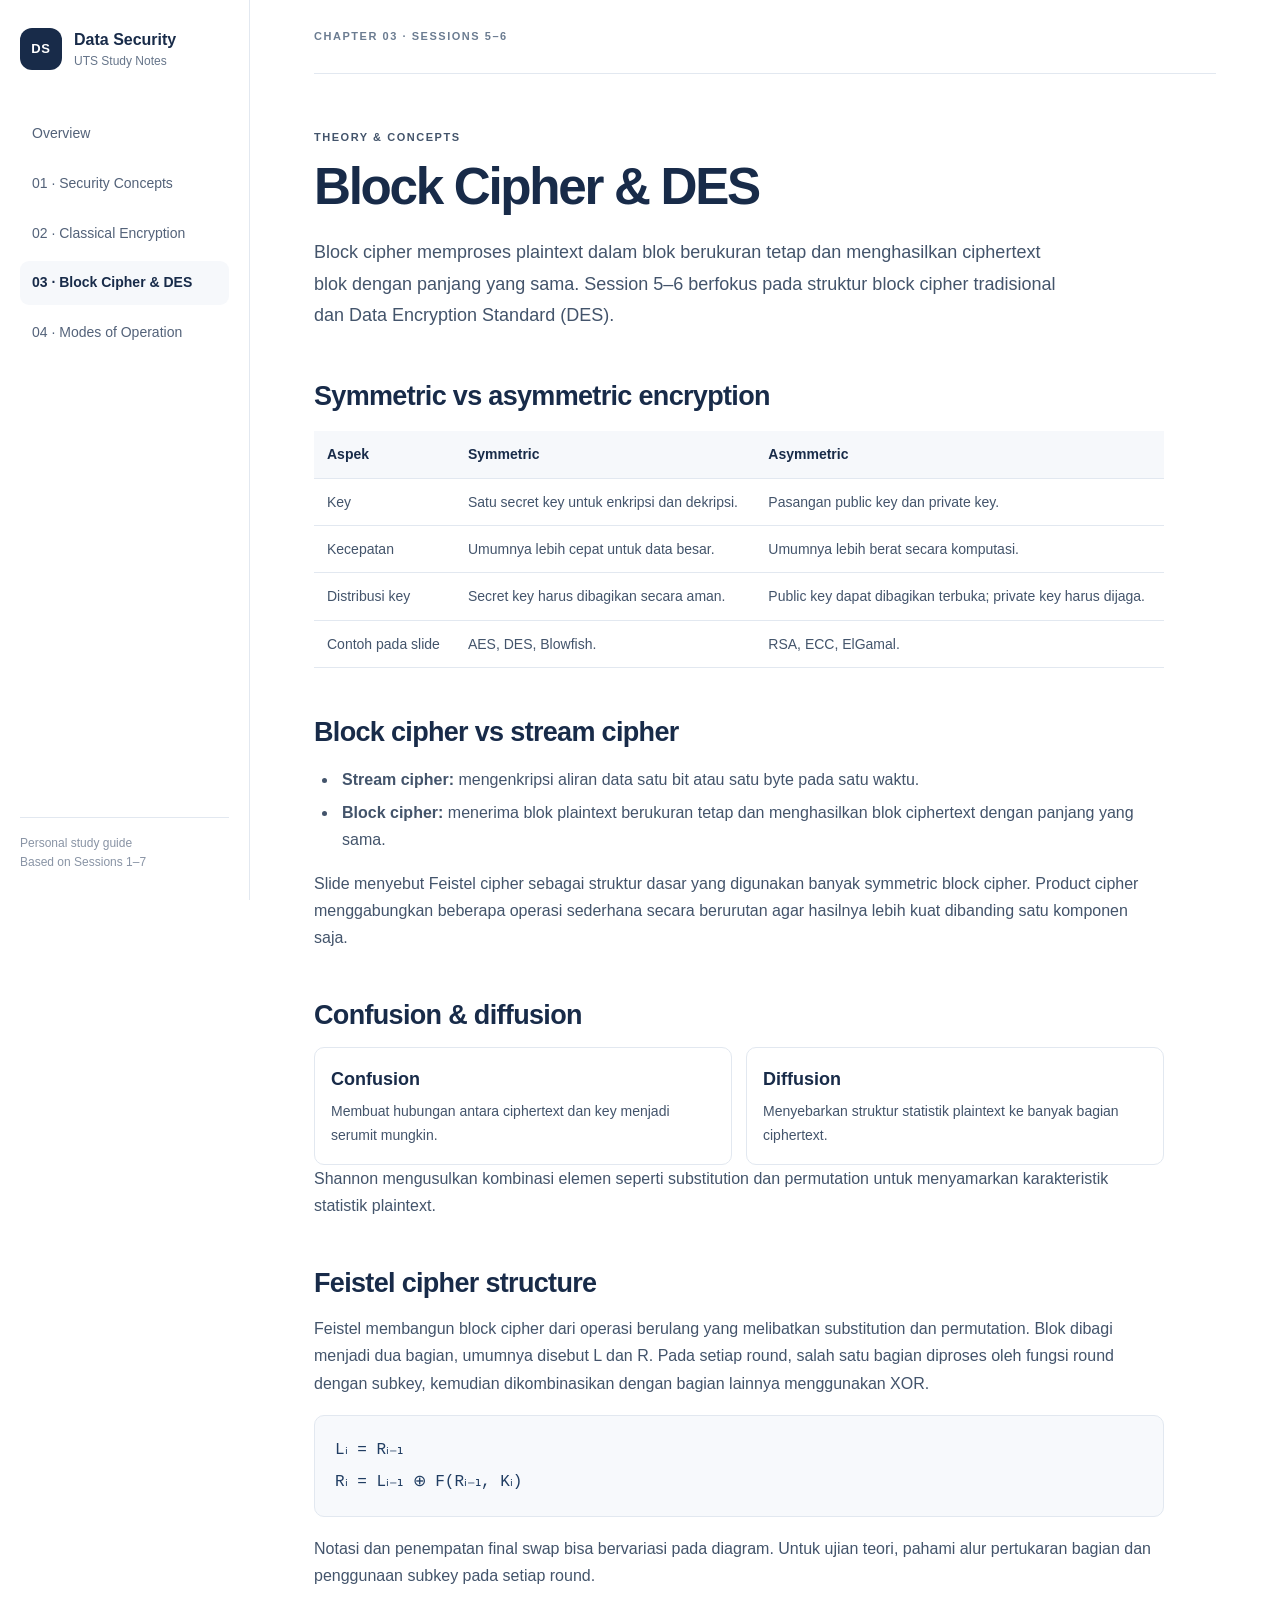
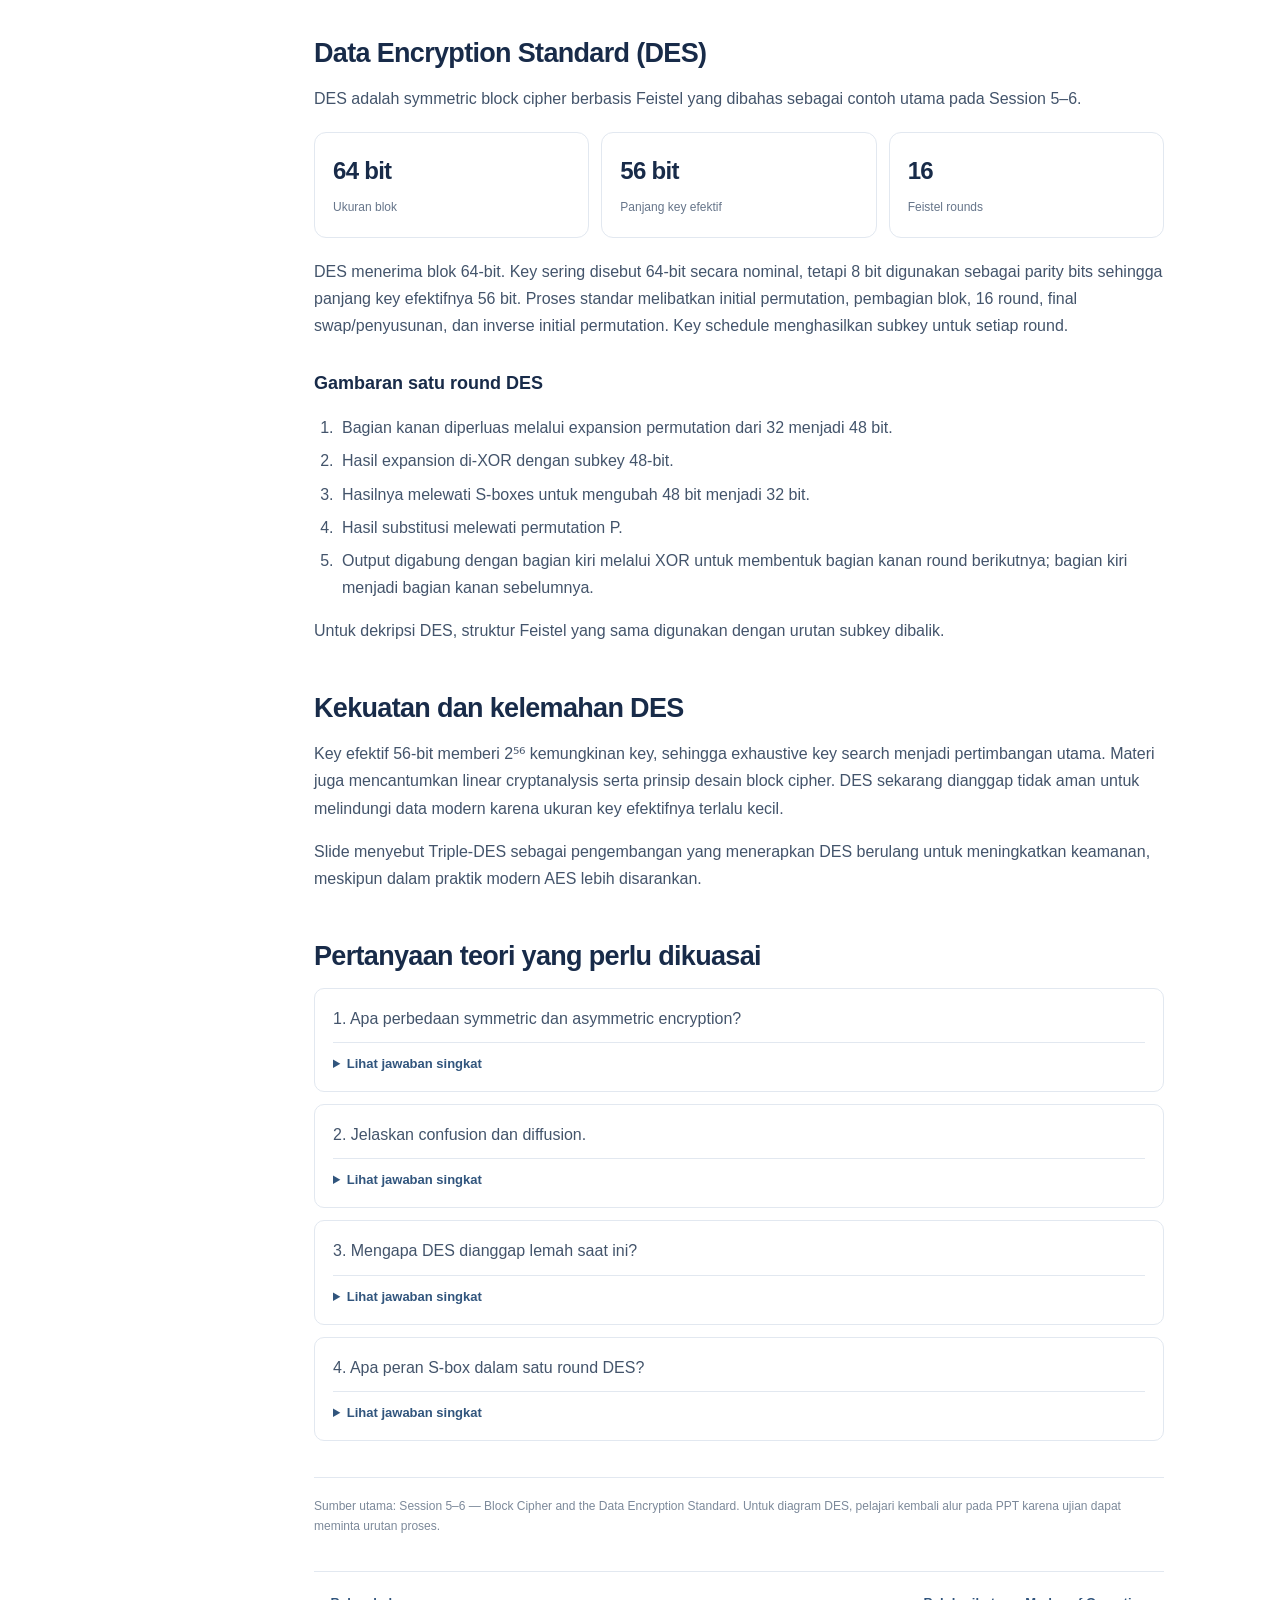
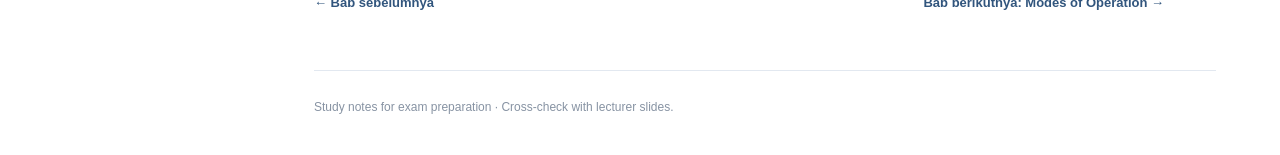
==== chapters/block-cipher-des.html @ 8528a455 "Initial commit: Data Security UTS Website" ====
<!doctype html><html lang="id"><head><meta charset="utf-8"><meta name="viewport" content="width=device-width,initial-scale=1"><title>Block Cipher & DES — DataSec UTS</title><link rel="stylesheet" href="../css/style.css"><script defer src="../js/main.js"></script></head><body><div class="shell"><aside class="sidebar"><a class="brand" href="../index.html"><span class="brand-mark">DS</span><span>Data Security<small>UTS Study Notes</small></span></a><nav id="site-nav"></nav><div class="side-note">Personal study guide<br>Based on Sessions 1–7</div></aside><main class="main"><header class="topbar"><span class="eyebrow">CHAPTER 03 · SESSIONS 5–6</span><button id="menu-toggle" class="menu-toggle" aria-label="Toggle navigation">☰</button></header><article class="article"><p class="eyebrow">THEORY & CONCEPTS</p><h1>Block Cipher & DES</h1><p class="intro">Block cipher memproses plaintext dalam blok berukuran tetap dan menghasilkan ciphertext blok dengan panjang yang sama. Session 5–6 berfokus pada struktur block cipher tradisional dan Data Encryption Standard (DES).</p><h2 id="symmetric">Symmetric vs asymmetric encryption</h2><div class="table-wrap"><table><thead><tr><th>Aspek</th><th>Symmetric</th><th>Asymmetric</th></tr></thead><tbody><tr><td>Key</td><td>Satu secret key untuk enkripsi dan dekripsi.</td><td>Pasangan public key dan private key.</td></tr><tr><td>Kecepatan</td><td>Umumnya lebih cepat untuk data besar.</td><td>Umumnya lebih berat secara komputasi.</td></tr><tr><td>Distribusi key</td><td>Secret key harus dibagikan secara aman.</td><td>Public key dapat dibagikan terbuka; private key harus dijaga.</td></tr><tr><td>Contoh pada slide</td><td>AES, DES, Blowfish.</td><td>RSA, ECC, ElGamal.</td></tr></tbody></table></div><h2 id="block">Block cipher vs stream cipher</h2><ul><li><strong>Stream cipher:</strong> mengenkripsi aliran data satu bit atau satu byte pada satu waktu.</li><li><strong>Block cipher:</strong> menerima blok plaintext berukuran tetap dan menghasilkan blok ciphertext dengan panjang yang sama.</li></ul><p>Slide menyebut Feistel cipher sebagai struktur dasar yang digunakan banyak symmetric block cipher. Product cipher menggabungkan beberapa operasi sederhana secara berurutan agar hasilnya lebih kuat dibanding satu komponen saja.</p><h2 id="confusion">Confusion & diffusion</h2><div class="two-col"><div class="mini-card"><h3>Confusion</h3><p>Membuat hubungan antara ciphertext dan key menjadi serumit mungkin.</p></div><div class="mini-card"><h3>Diffusion</h3><p>Menyebarkan struktur statistik plaintext ke banyak bagian ciphertext.</p></div></div><p>Shannon mengusulkan kombinasi elemen seperti substitution dan permutation untuk menyamarkan karakteristik statistik plaintext.</p><h2 id="feistel">Feistel cipher structure</h2><p>Feistel membangun block cipher dari operasi berulang yang melibatkan substitution dan permutation. Blok dibagi menjadi dua bagian, umumnya disebut L dan R. Pada setiap round, salah satu bagian diproses oleh fungsi round dengan subkey, kemudian dikombinasikan dengan bagian lainnya menggunakan XOR.</p><div class="formula">Lᵢ = Rᵢ₋₁<br>Rᵢ = Lᵢ₋₁ ⊕ F(Rᵢ₋₁, Kᵢ)</div><p>Notasi dan penempatan final swap bisa bervariasi pada diagram. Untuk ujian teori, pahami alur pertukaran bagian dan penggunaan subkey pada setiap round.</p><h2 id="des">Data Encryption Standard (DES)</h2><p>DES adalah symmetric block cipher berbasis Feistel yang dibahas sebagai contoh utama pada Session 5–6.</p><div class="stats-grid"><div class="stat"><strong>64 bit</strong><span>Ukuran blok</span></div><div class="stat"><strong>56 bit</strong><span>Panjang key efektif</span></div><div class="stat"><strong>16</strong><span>Feistel rounds</span></div></div><p>DES menerima blok 64-bit. Key sering disebut 64-bit secara nominal, tetapi 8 bit digunakan sebagai parity bits sehingga panjang key efektifnya 56 bit. Proses standar melibatkan initial permutation, pembagian blok, 16 round, final swap/penyusunan, dan inverse initial permutation. Key schedule menghasilkan subkey untuk setiap round.</p><h3>Gambaran satu round DES</h3><ol><li>Bagian kanan diperluas melalui expansion permutation dari 32 menjadi 48 bit.</li><li>Hasil expansion di-XOR dengan subkey 48-bit.</li><li>Hasilnya melewati S-boxes untuk mengubah 48 bit menjadi 32 bit.</li><li>Hasil substitusi melewati permutation P.</li><li>Output digabung dengan bagian kiri melalui XOR untuk membentuk bagian kanan round berikutnya; bagian kiri menjadi bagian kanan sebelumnya.</li></ol><p>Untuk dekripsi DES, struktur Feistel yang sama digunakan dengan urutan subkey dibalik.</p><h2 id="strength">Kekuatan dan kelemahan DES</h2><p>Key efektif 56-bit memberi 2⁵⁶ kemungkinan key, sehingga exhaustive key search menjadi pertimbangan utama. Materi juga mencantumkan linear cryptanalysis serta prinsip desain block cipher. DES sekarang dianggap tidak aman untuk melindungi data modern karena ukuran key efektifnya terlalu kecil.</p><p>Slide menyebut Triple-DES sebagai pengembangan yang menerapkan DES berulang untuk meningkatkan keamanan, meskipun dalam praktik modern AES lebih disarankan.</p><h2 id="exam">Pertanyaan teori yang perlu dikuasai</h2><div class="practice"><p>1. Apa perbedaan symmetric dan asymmetric encryption?</p><details><summary>Lihat jawaban singkat</summary><p>Symmetric memakai satu secret key bersama untuk enkripsi/dekripsi; asymmetric memakai pasangan public/private key.</p></details></div><div class="practice"><p>2. Jelaskan confusion dan diffusion.</p><details><summary>Lihat jawaban singkat</summary><p>Confusion membuat hubungan ciphertext-key rumit; diffusion menyebarkan pola statistik plaintext ke ciphertext.</p></details></div><div class="practice"><p>3. Mengapa DES dianggap lemah saat ini?</p><details><summary>Lihat jawaban singkat</summary><p>Key efektifnya hanya 56 bit, sehingga ruang key dapat dicari dengan exhaustive search menggunakan sumber daya komputasi modern.</p></details></div><div class="practice"><p>4. Apa peran S-box dalam satu round DES?</p><details><summary>Lihat jawaban singkat</summary><p>Melakukan substitusi yang mengubah hasil 48-bit menjadi 32-bit sebelum permutation P.</p></details></div><p class="source-note">Sumber utama: Session 5–6 — Block Cipher and the Data Encryption Standard. Untuk diagram DES, pelajari kembali alur pada PPT karena ujian dapat meminta urutan proses.</p><div class="page-nav"><a href="classical-encryption.html">← Bab sebelumnya</a><a href="modes-of-operation.html">Bab berikutnya: Modes of Operation →</a></div></article><footer>Study notes for exam preparation · Cross-check with lecturer slides.</footer></main></div></body></html>
---- css/style.css ----
:root{--ink:#182b49;--muted:#66758a;--line:#e2e8f0;--paper:#fff;--wash:#f6f8fb;--blue:#244a7c;--sage:#e8f0eb;--max:1160px}*{box-sizing:border-box}html{scroll-behavior:smooth}body{margin:0;background:var(--paper);color:var(--ink);font:16px/1.7 Inter,-apple-system,BlinkMacSystemFont,"Segoe UI",sans-serif}.shell{min-height:100vh}.sidebar{position:fixed;inset:0 auto 0 0;width:250px;border-right:1px solid var(--line);padding:28px 20px;background:#fff;display:flex;flex-direction:column;z-index:5}.brand{display:flex;gap:12px;align-items:center;text-decoration:none;color:var(--ink);font-weight:750;line-height:1.25}.brand small{display:block;color:var(--muted);font-size:12px;font-weight:500;margin-top:4px}.brand-mark{width:42px;height:42px;border-radius:12px;background:var(--ink);color:#fff;display:grid;place-items:center;font-size:13px;letter-spacing:.06em}.sidebar nav{display:grid;gap:6px;margin-top:42px}.sidebar nav a{display:block;padding:10px 12px;border-radius:9px;text-decoration:none;color:#536279;font-size:14px}.sidebar nav a:hover,.sidebar nav a.active{background:var(--wash);color:var(--ink);font-weight:650}.side-note{margin-top:auto;color:#8994a5;font-size:12px;line-height:1.6;border-top:1px solid var(--line);padding-top:16px}.main{margin-left:250px;max-width:calc(100% - 250px);padding:0 clamp(24px,5vw,76px)}.topbar{height:74px;display:flex;align-items:center;justify-content:space-between;border-bottom:1px solid var(--line)}.eyebrow{font-size:11px;letter-spacing:.14em;font-weight:750;color:#6b7c91;margin:0 0 12px}.topbar .eyebrow{margin:0}.menu-toggle{display:none;border:1px solid var(--line);background:white;border-radius:8px;padding:8px 12px}.hero{padding:76px 0 68px;border-bottom:1px solid var(--line)}h1,h2,h3,p{margin-top:0}h1{font-size:clamp(36px,5vw,60px);line-height:1.1;letter-spacing:-.045em;margin-bottom:22px;max-width:850px}h1 span{color:#6b819d}.intro{font-size:18px;line-height:1.75;color:#596a80;max-width:760px}.primary-link{display:inline-flex;gap:24px;align-items:center;background:var(--ink);color:white;text-decoration:none;border-radius:9px;padding:12px 16px;margin-top:16px;font-size:14px;font-weight:650}.section{padding:54px 0}.section-heading{display:flex;align-items:end;justify-content:space-between;gap:24px;margin-bottom:24px}.section-heading h2,.exam-note h2{font-size:28px;letter-spacing:-.025em;margin:0}.muted{color:var(--muted);font-size:13px}.chapter-grid{display:grid;grid-template-columns:repeat(2,minmax(0,1fr));gap:14px}.chapter-card{border:1px solid var(--line);border-radius:14px;padding:24px;text-decoration:none;color:inherit;display:flex;flex-direction:column;min-height:230px;transition:transform .15s,border-color .15s}.chapter-card:hover{transform:translateY(-2px);border-color:#9eafc4}.chapter-card.featured{background:#f8fafc;border-color:#cbd6e3}.card-number{font-size:11px;letter-spacing:.1em;font-weight:800;color:#6b7c91}.chapter-card h3{font-size:21px;line-height:1.3;margin:16px 0 8px}.chapter-card p{color:var(--muted);font-size:14px;line-height:1.7;margin-bottom:20px}.card-footer{margin-top:auto;font-size:13px;font-weight:700;display:flex;justify-content:space-between}.exam-note{display:grid;grid-template-columns:1fr 1fr;gap:32px;background:var(--wash);padding:30px;border-radius:16px;margin-bottom:50px}.exam-note p{color:var(--muted);font-size:14px;margin:14px 0 0}.checklist{display:grid;gap:10px;align-content:center;font-size:13px}.checklist label{display:flex;gap:10px;align-items:center}.checklist input{accent-color:var(--blue)}footer{padding:26px 0 38px;border-top:1px solid var(--line);color:#8793a3;font-size:12px}.article{max-width:850px;padding:54px 0 56px}.article h1{font-size:clamp(36px,4vw,52px)}.article h2{font-size:27px;letter-spacing:-.025em;line-height:1.25;margin:48px 0 14px;scroll-margin-top:24px}.article h3{font-size:18px;margin:28px 0 8px}.article p,.article li{color:#43546b}.article li{padding-left:4px;margin:6px 0}.article ul,.article ol{padding-left:24px}.callout{background:#f3f6fa;border-left:3px solid #7890ae;border-radius:0 10px 10px 0;padding:18px 20px;margin:26px 0}.callout strong{display:block;margin-bottom:4px}.callout p{margin:0}.table-wrap{overflow-x:auto;margin:18px 0 24px}table{border-collapse:collapse;width:100%;font-size:14px;line-height:1.6}th,td{border-bottom:1px solid var(--line);padding:12px 13px;text-align:left;vertical-align:top}th{background:var(--wash);font-weight:700;color:var(--ink)}td{color:#43546b}.formula{background:#f7f9fc;border:1px solid var(--line);border-radius:10px;padding:18px 20px;margin:18px 0;font-family:ui-monospace,SFMono-Regular,Menlo,monospace;line-height:2;color:#203d62}.article code{background:#f0f3f7;padding:2px 5px;border-radius:4px;color:#1d426e;font-size:.92em}.article pre{background:#172b49;color:#f1f5fa;border-radius:10px;padding:18px;overflow:auto}.article pre code{background:transparent;color:inherit;padding:0}.two-col{display:grid;grid-template-columns:repeat(2,1fr);gap:14px}.mini-card{border:1px solid var(--line);border-radius:10px;padding:16px}.mini-card h3{margin:0 0 6px}.mini-card p{margin:0;font-size:14px}.stats-grid{display:grid;grid-template-columns:repeat(3,1fr);gap:12px;margin:20px 0}.stat{border:1px solid var(--line);border-radius:12px;padding:18px}.stat strong{display:block;font-size:24px;letter-spacing:-.03em}.stat span{font-size:12px;color:var(--muted)}.practice{border:1px solid var(--line);border-radius:10px;padding:16px 18px;margin:12px 0}.practice p{margin-bottom:8px}.practice details{border-top:1px solid var(--line);padding-top:10px;margin-top:10px}.practice summary{cursor:pointer;color:#31557d;font-size:13px;font-weight:700}.practice details p{margin:10px 0 0}.exam-box{background:#f8fafc;border:1px solid var(--line);padding:22px;border-radius:12px;margin:28px 0}.exam-box h3{margin-top:0}.source-note{border-top:1px solid var(--line);padding-top:18px;margin-top:36px;font-size:12px;color:#7c899a!important}.page-nav{display:flex;justify-content:space-between;gap:16px;margin-top:34px;padding-top:20px;border-top:1px solid var(--line)}.page-nav a{color:#31557d;text-decoration:none;font-size:13px;font-weight:650}.page-nav a:hover{text-decoration:underline}@media(max-width:900px){.sidebar{width:220px}.main{margin-left:220px;max-width:calc(100% - 220px);padding:0 28px}.exam-note{grid-template-columns:1fr}}@media(max-width:680px){.sidebar{width:260px;transform:translateX(-100%);transition:transform .2s;box-shadow:none}.sidebar.open{transform:translateX(0);box-shadow:12px 0 35px #13284718}.main{margin:0;max-width:100%;padding:0 20px}.menu-toggle{display:block}.topbar{height:64px}.hero{padding:50px 0}.intro{font-size:16px}.section-heading{display:block}.chapter-grid{grid-template-columns:1fr}.chapter-card{min-height:190px}.article{padding-top:38px}.article h2{font-size:24px;margin-top:38px}.two-col,.stats-grid{grid-template-columns:1fr}.page-nav{flex-direction:column}.side-note{margin-top:35px}}
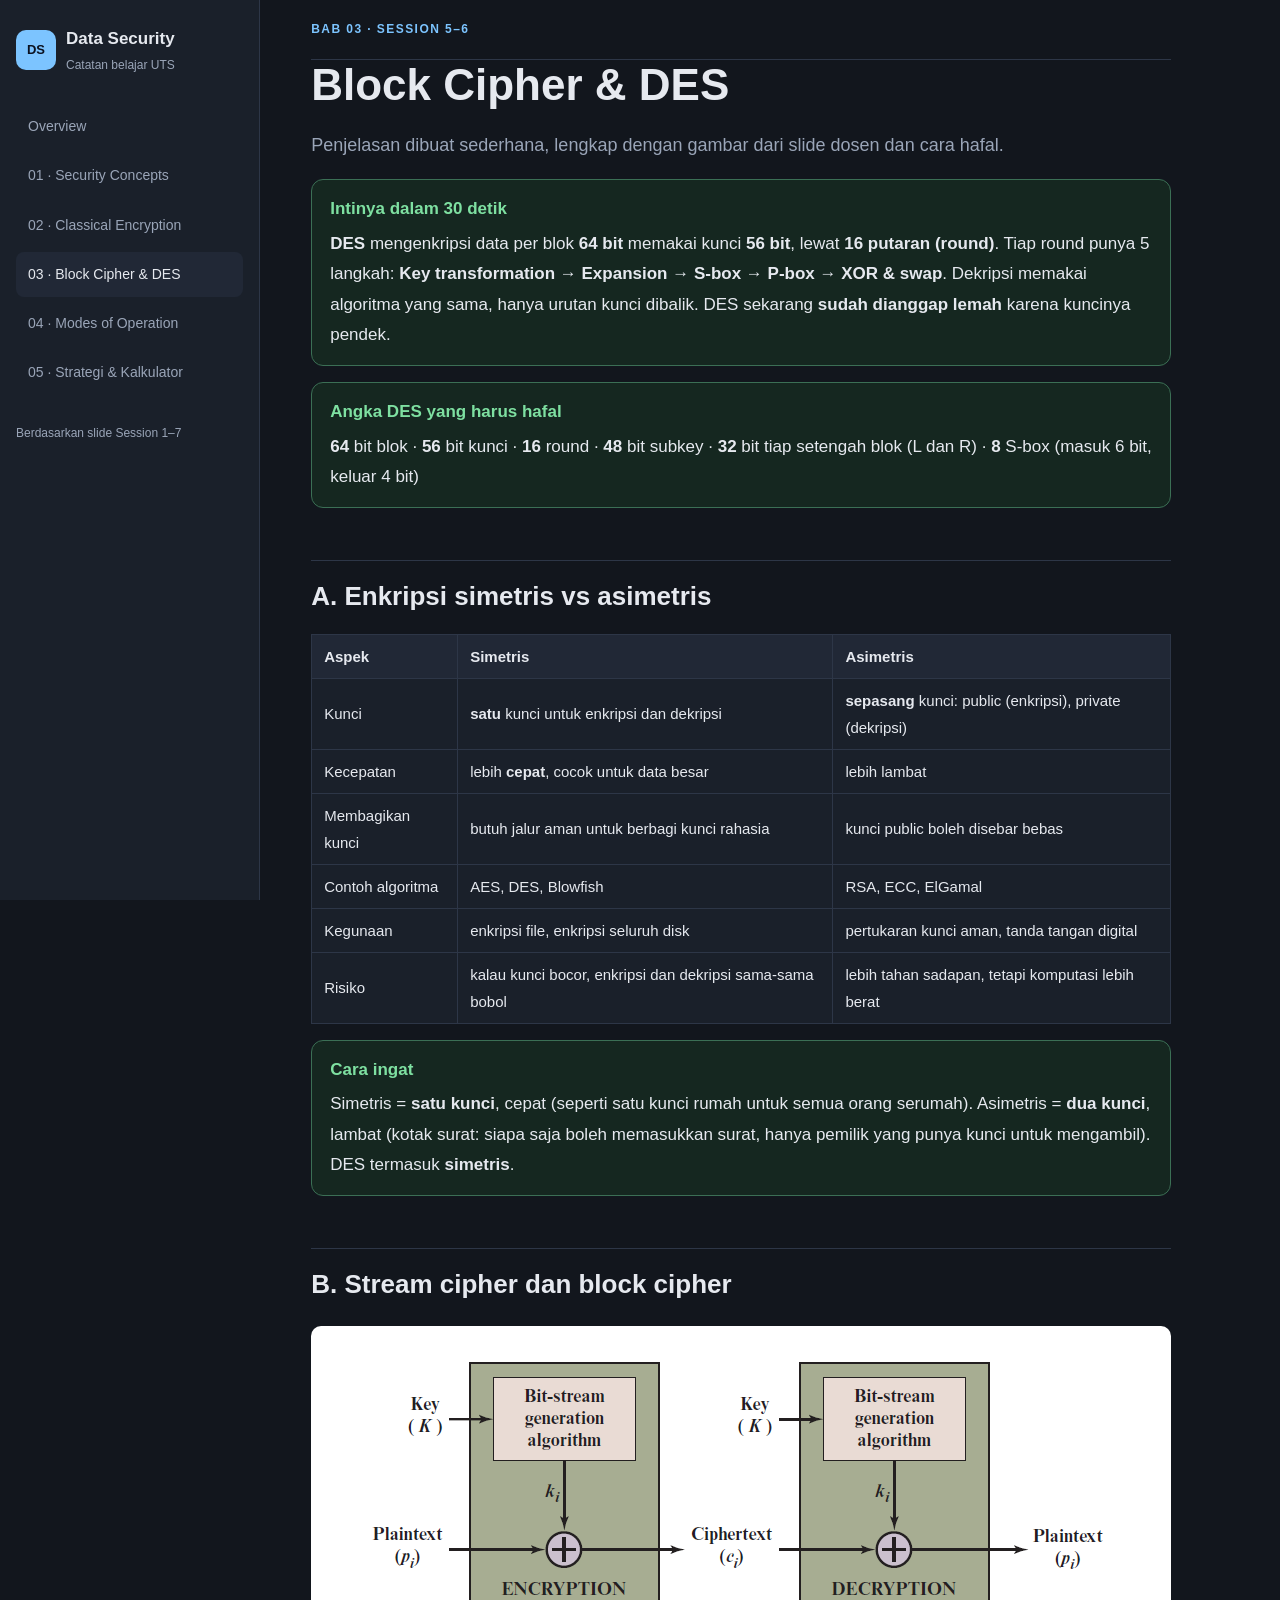
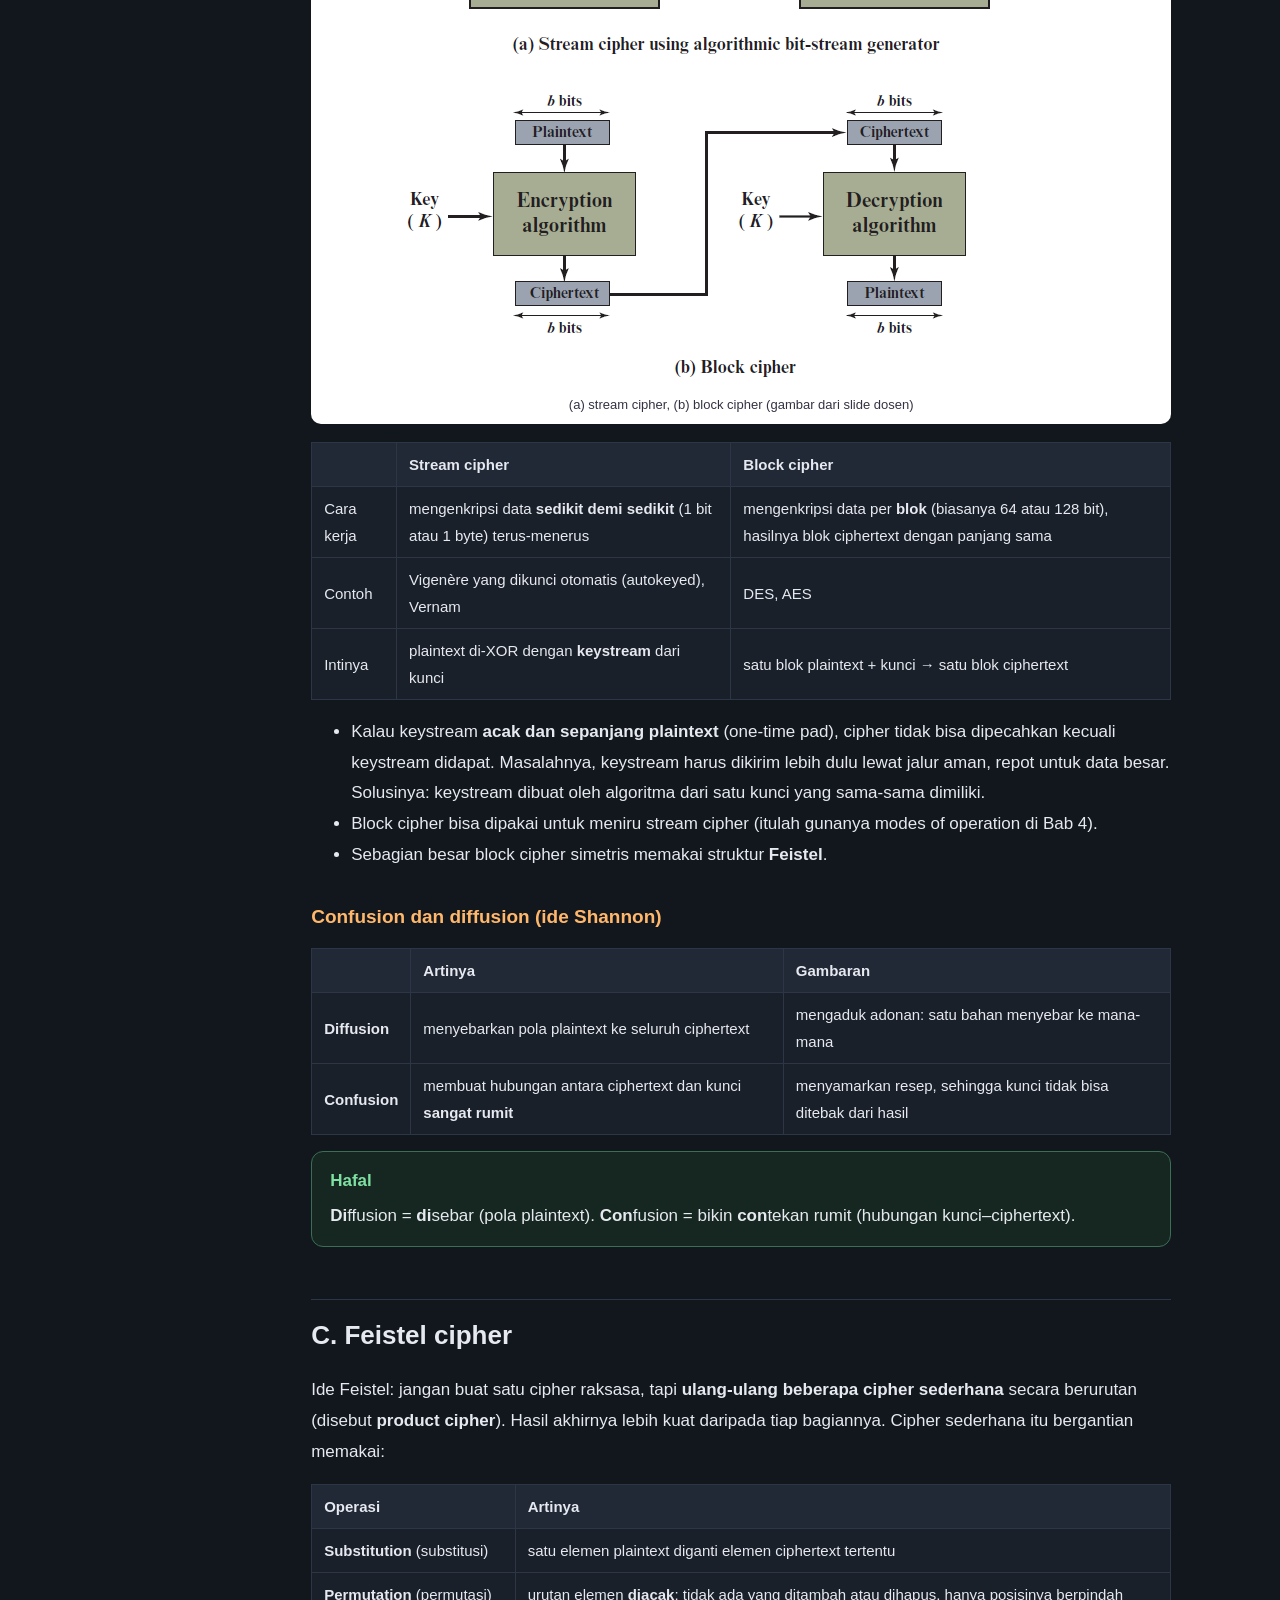
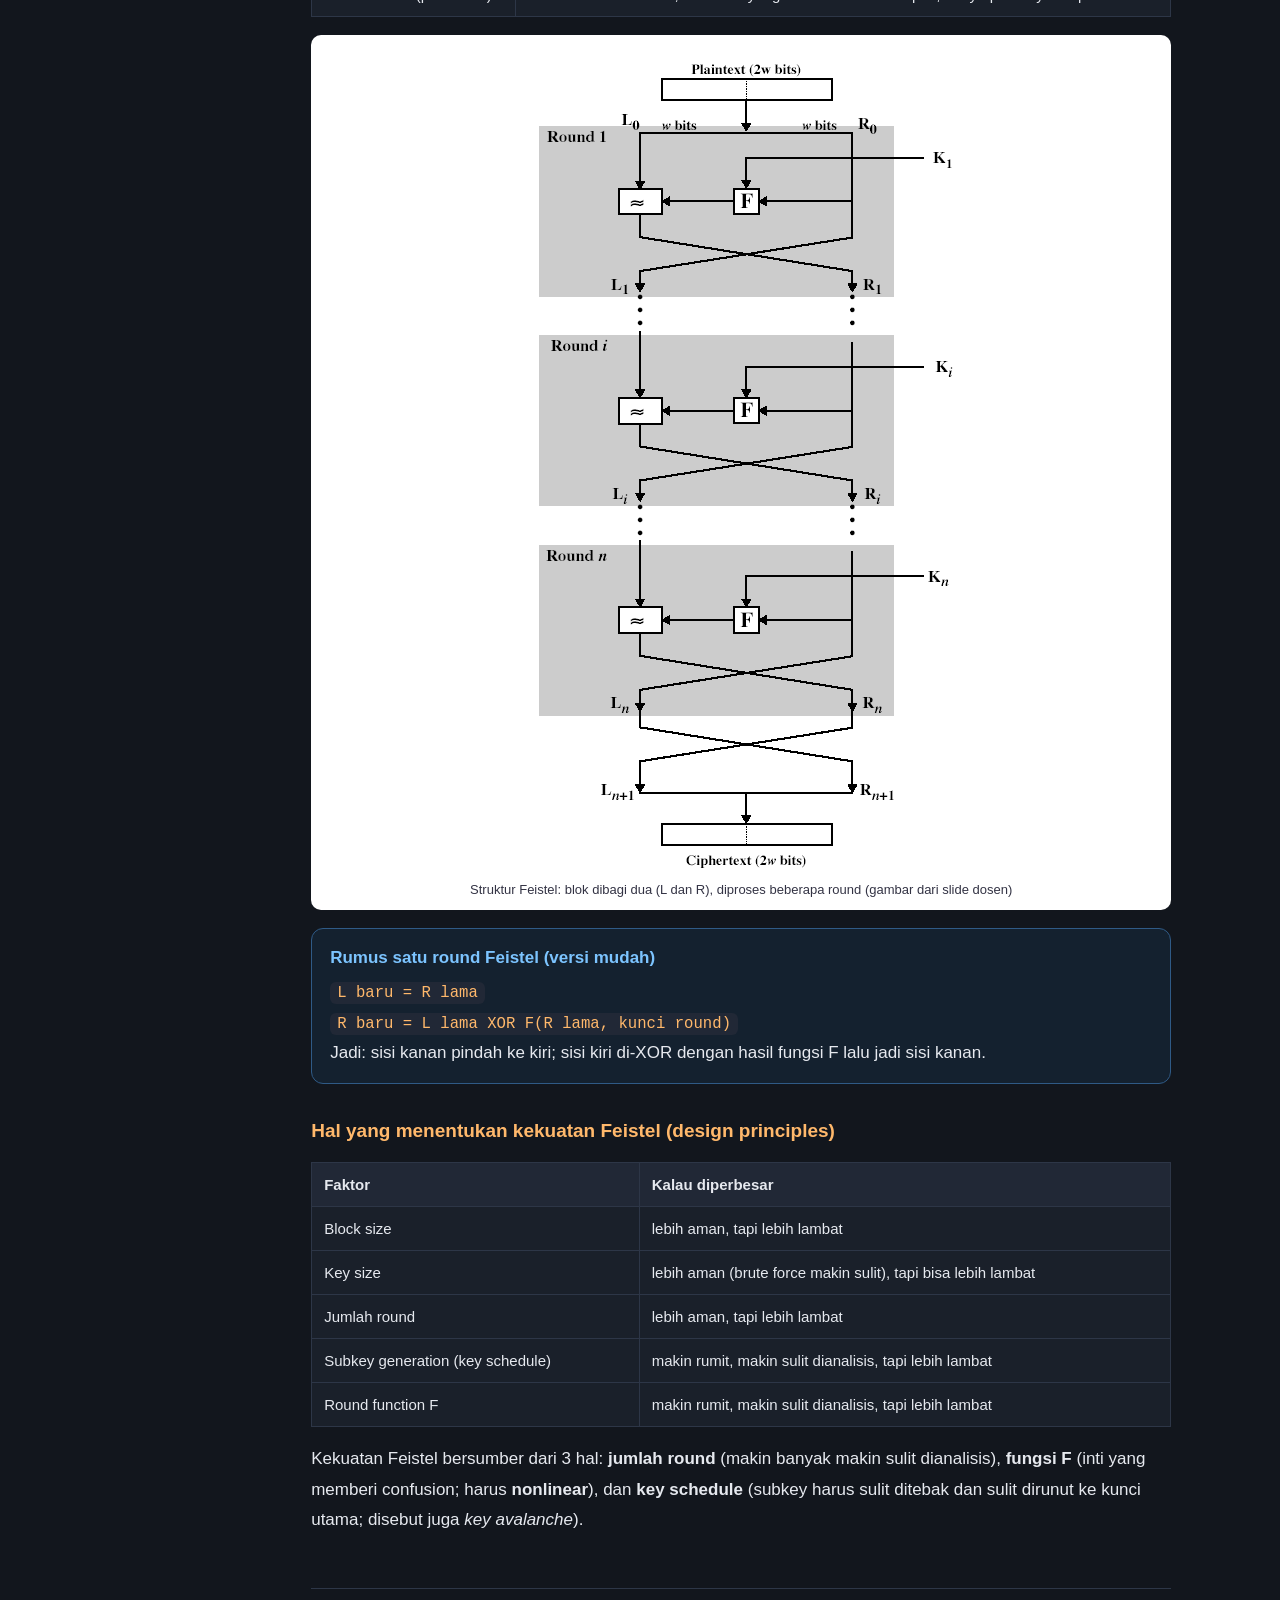
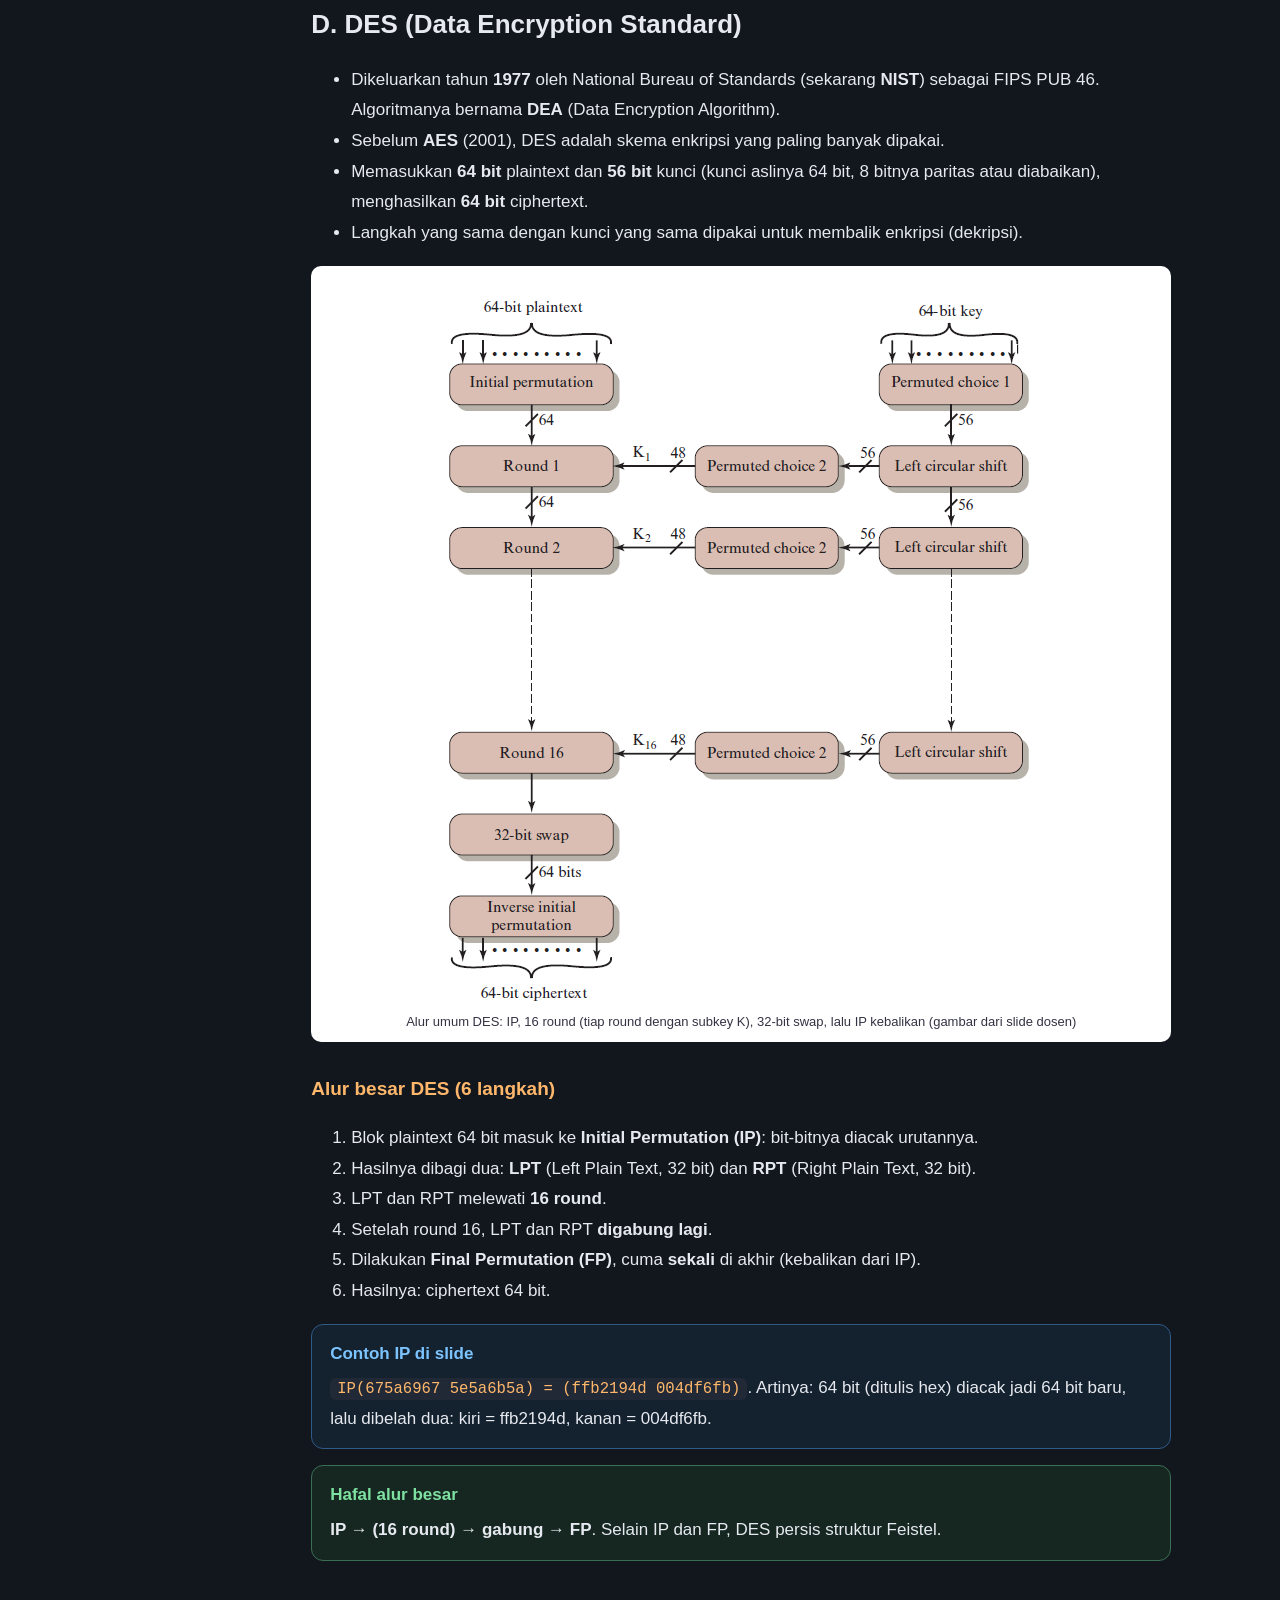
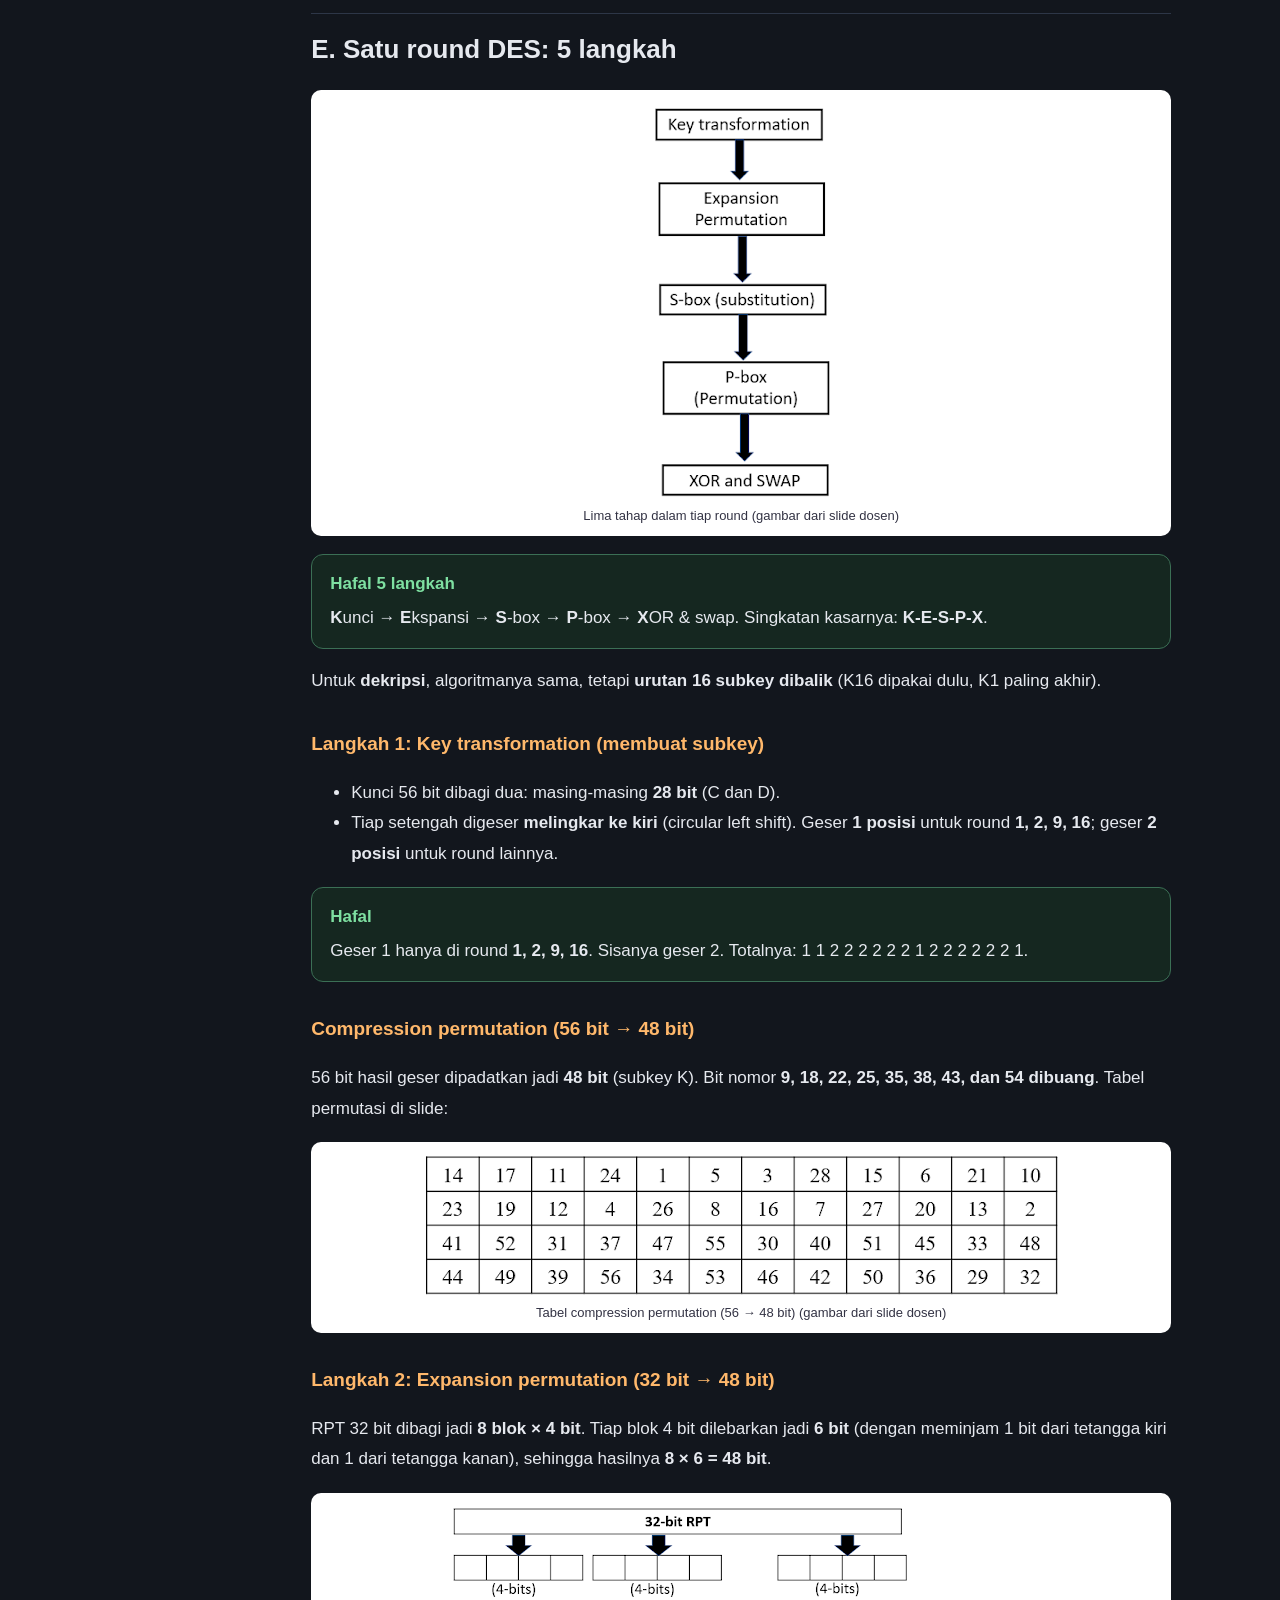
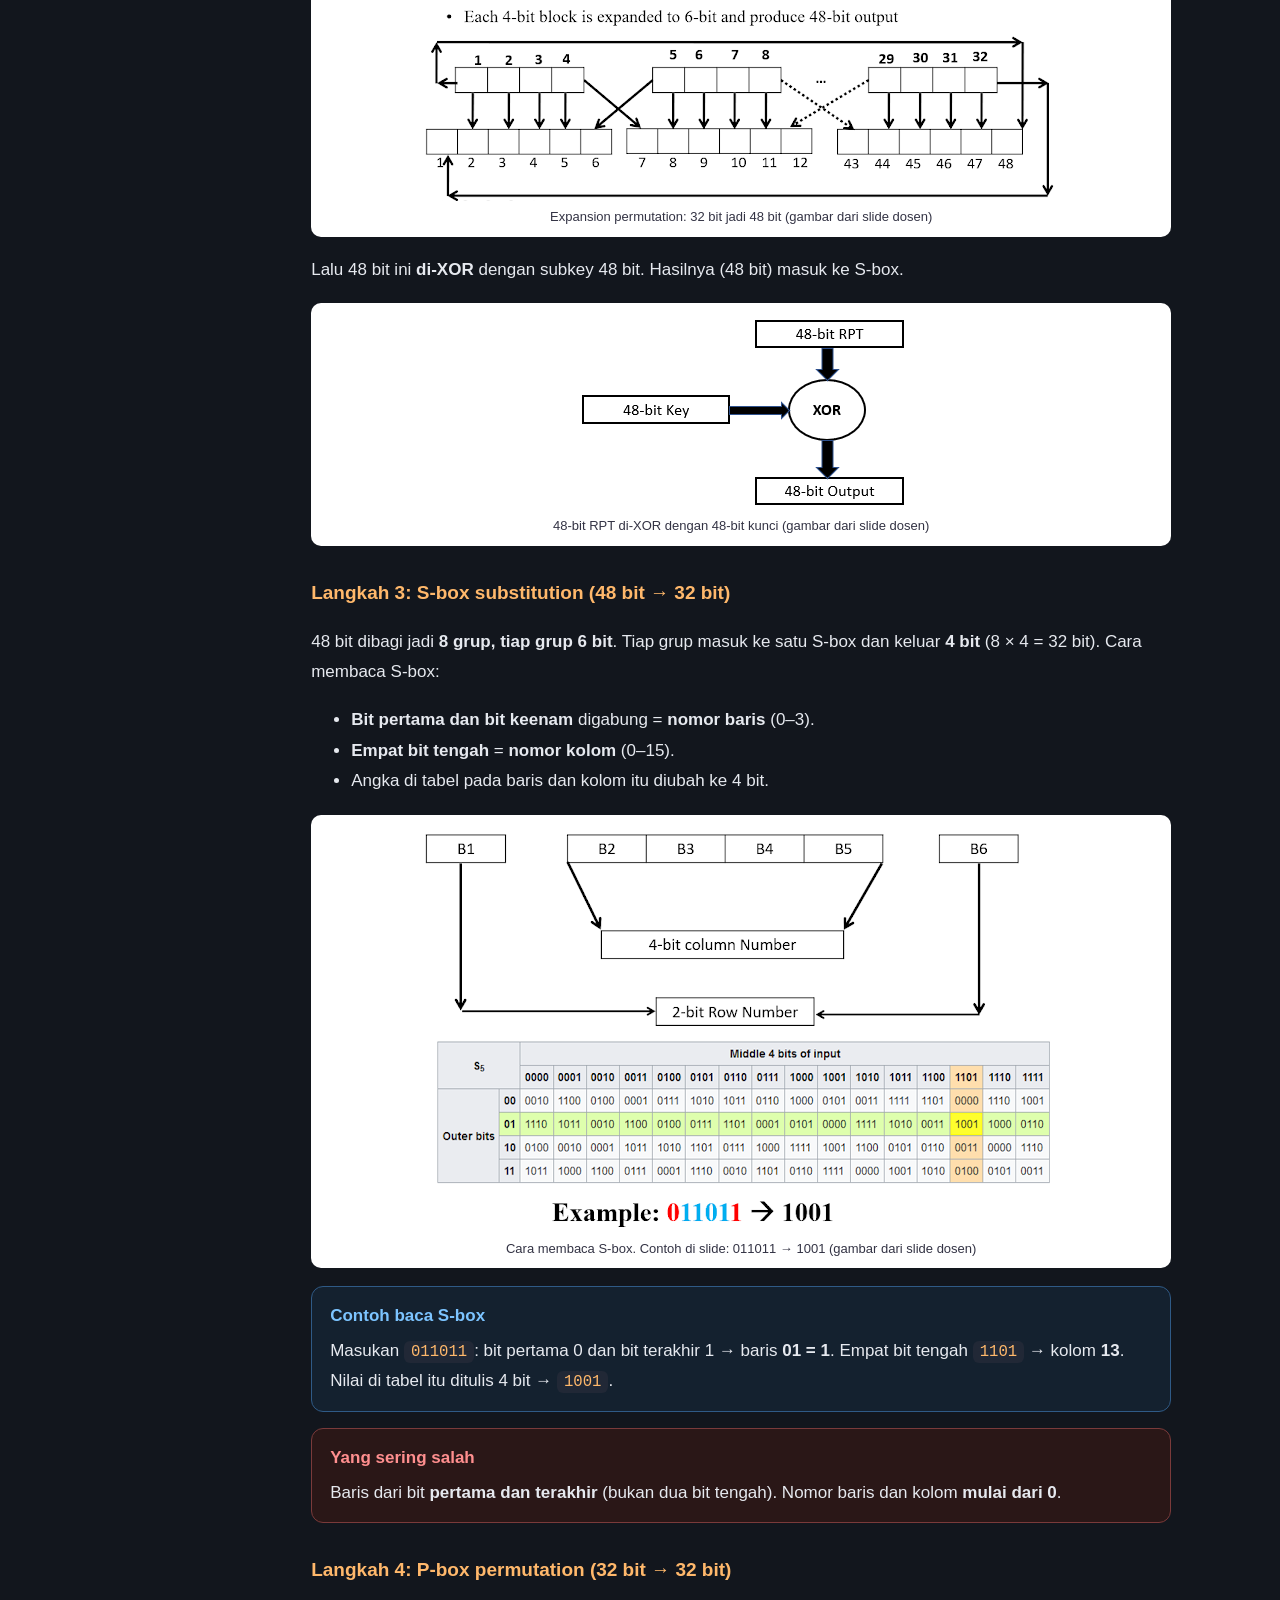
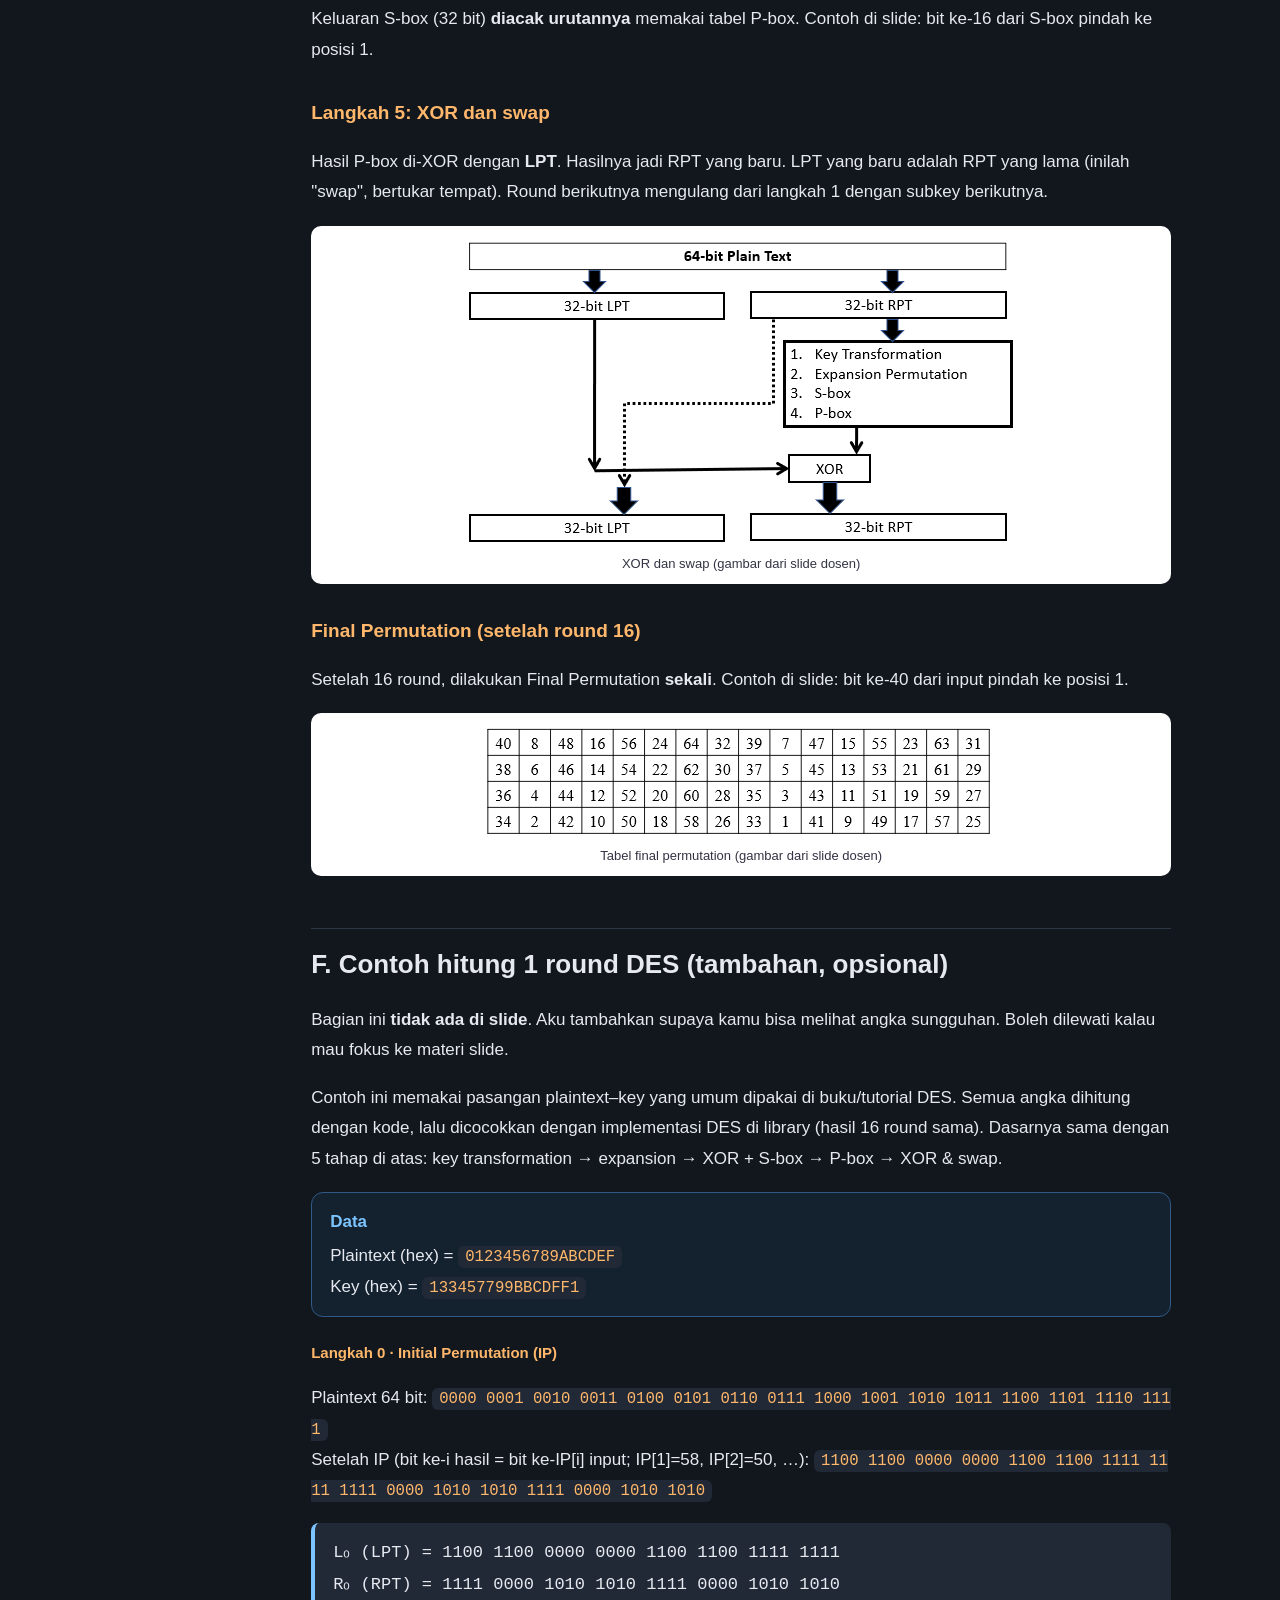
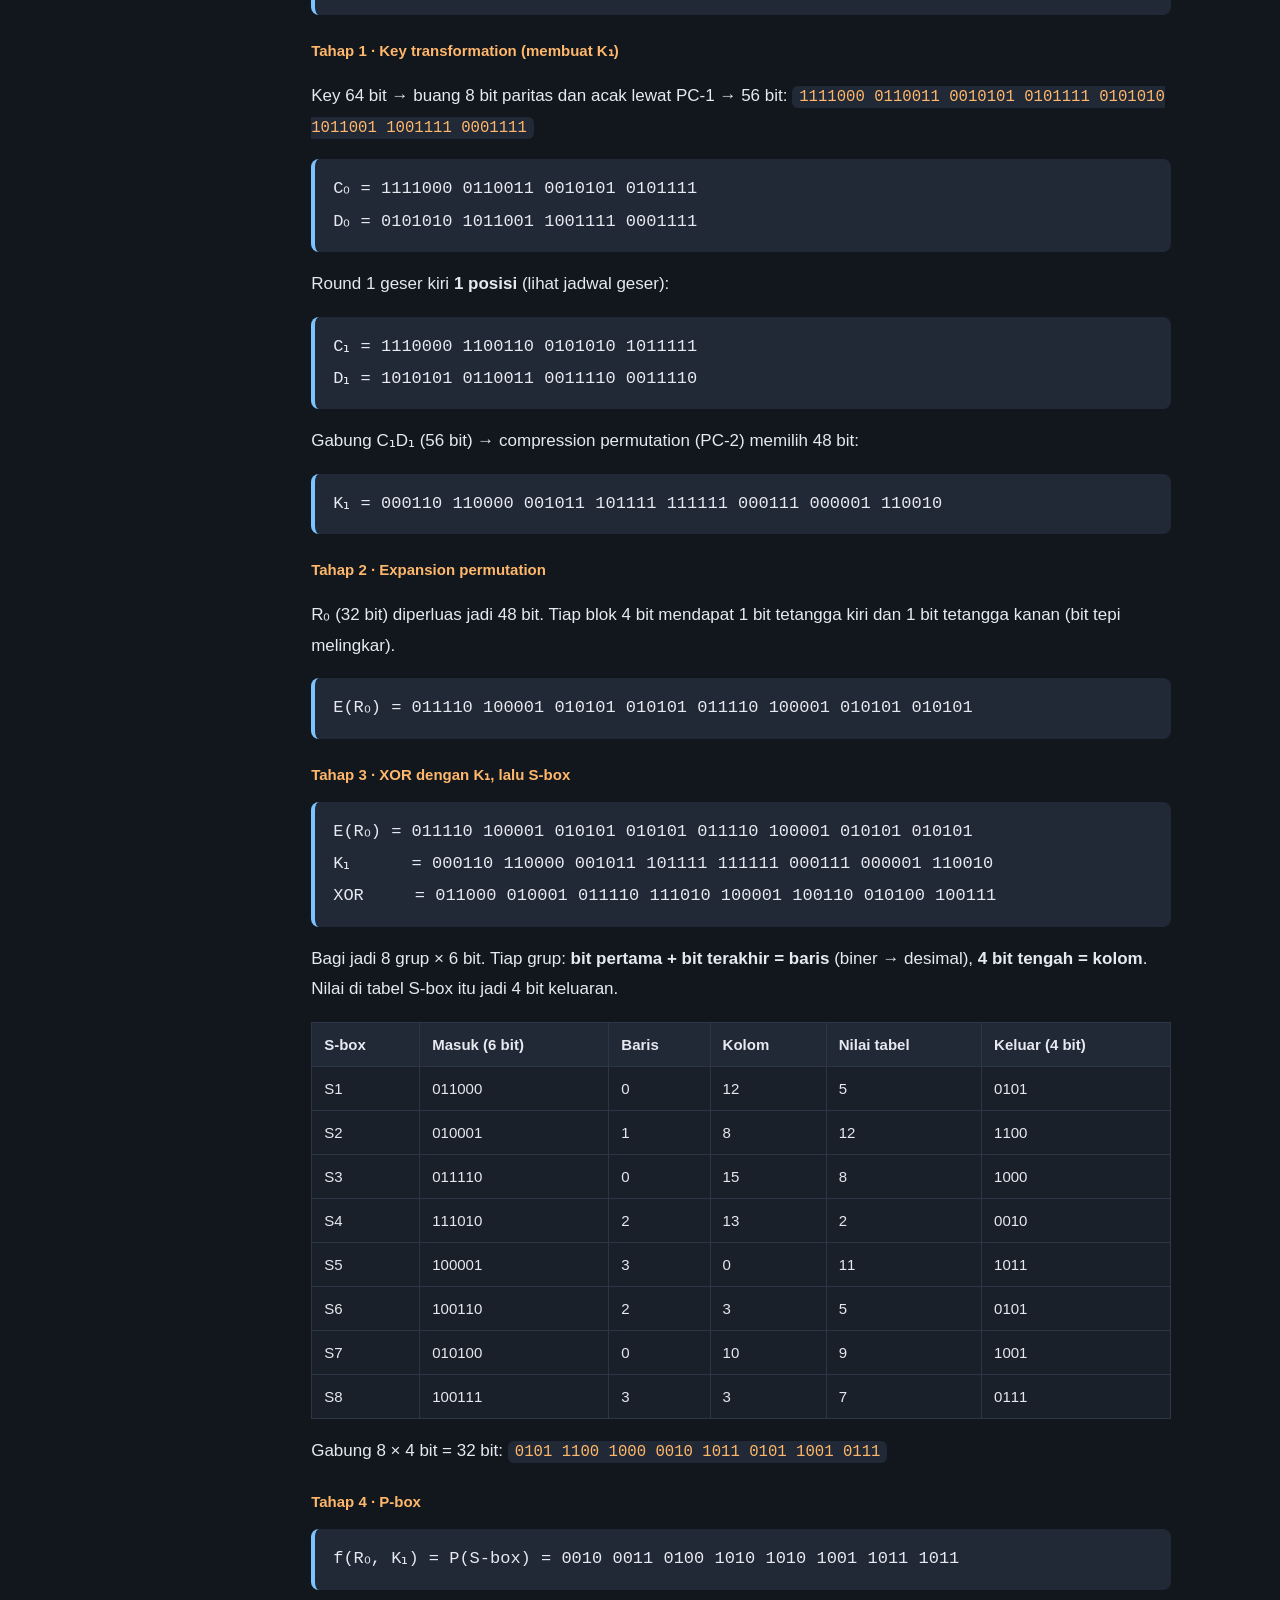
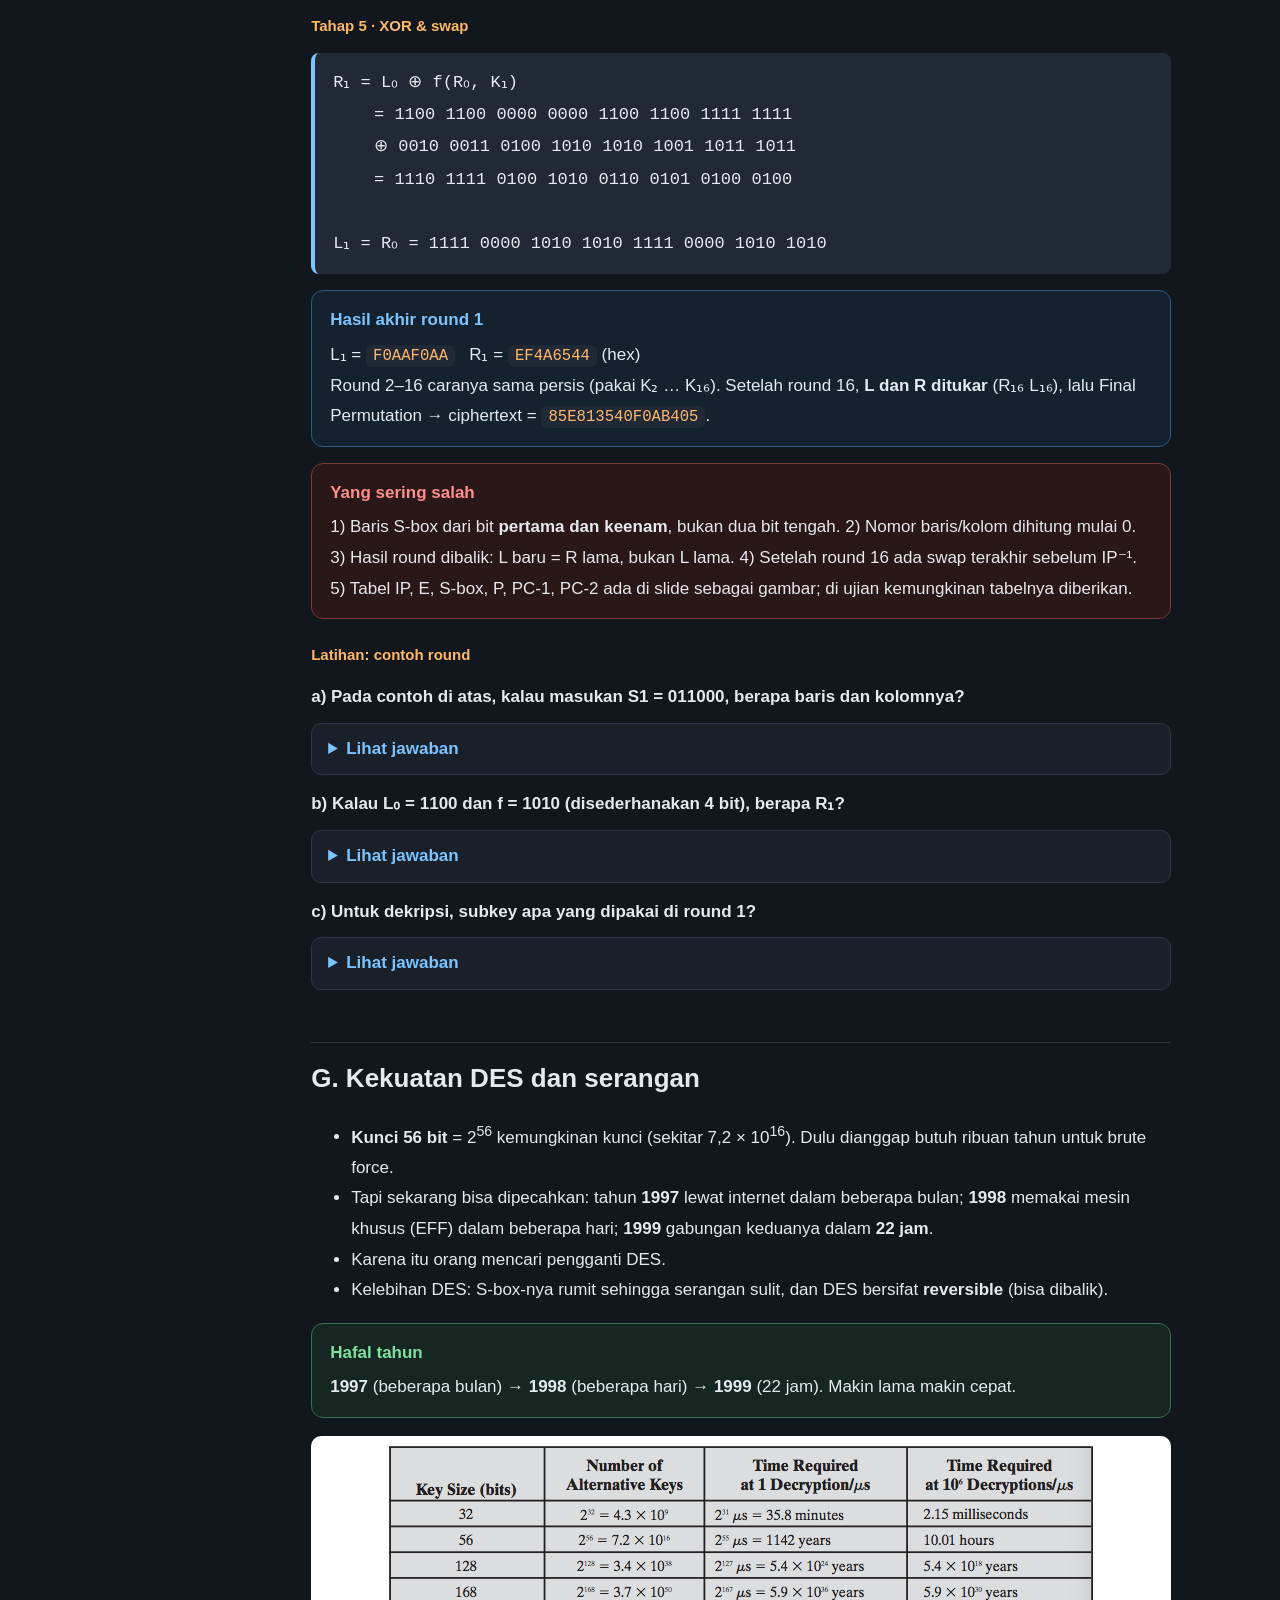
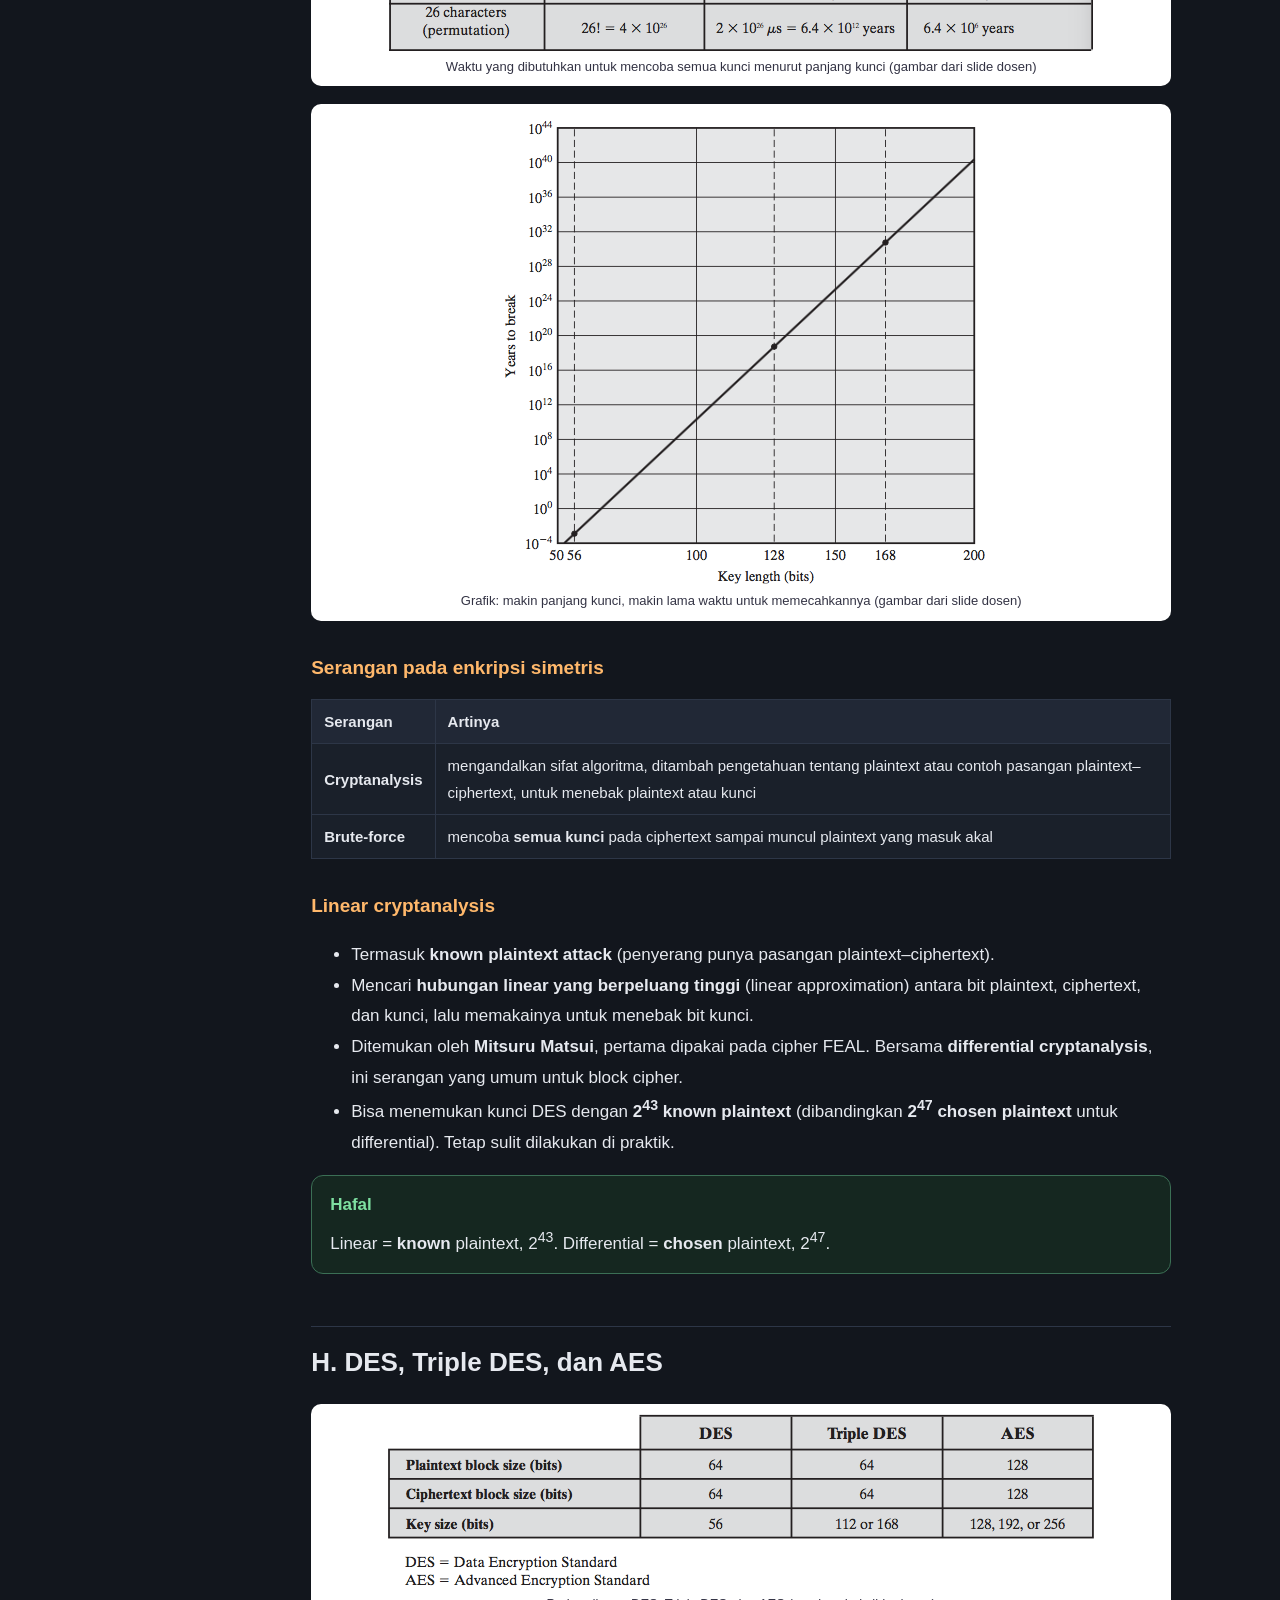
==== commit 063d0a72: "Update website design and styling" ====
--- a/chapters/block-cipher-des.html
+++ b/chapters/block-cipher-des.html
@@ -1 +1,120 @@
-<!doctype html><html lang="id"><head><meta charset="utf-8"><meta name="viewport" content="width=device-width,initial-scale=1"><title>Block Cipher & DES — DataSec UTS</title><link rel="stylesheet" href="../css/style.css"><script defer src="../js/main.js"></script></head><body><div class="shell"><aside class="sidebar"><a class="brand" href="../index.html"><span class="brand-mark">DS</span><span>Data Security<small>UTS Study Notes</small></span></a><nav id="site-nav"></nav><div class="side-note">Personal study guide<br>Based on Sessions 1–7</div></aside><main class="main"><header class="topbar"><span class="eyebrow">CHAPTER 03 · SESSIONS 5–6</span><button id="menu-toggle" class="menu-toggle" aria-label="Toggle navigation">☰</button></header><article class="article"><p class="eyebrow">THEORY & CONCEPTS</p><h1>Block Cipher & DES</h1><p class="intro">Block cipher memproses plaintext dalam blok berukuran tetap dan menghasilkan ciphertext blok dengan panjang yang sama. Session 5–6 berfokus pada struktur block cipher tradisional dan Data Encryption Standard (DES).</p><h2 id="symmetric">Symmetric vs asymmetric encryption</h2><div class="table-wrap"><table><thead><tr><th>Aspek</th><th>Symmetric</th><th>Asymmetric</th></tr></thead><tbody><tr><td>Key</td><td>Satu secret key untuk enkripsi dan dekripsi.</td><td>Pasangan public key dan private key.</td></tr><tr><td>Kecepatan</td><td>Umumnya lebih cepat untuk data besar.</td><td>Umumnya lebih berat secara komputasi.</td></tr><tr><td>Distribusi key</td><td>Secret key harus dibagikan secara aman.</td><td>Public key dapat dibagikan terbuka; private key harus dijaga.</td></tr><tr><td>Contoh pada slide</td><td>AES, DES, Blowfish.</td><td>RSA, ECC, ElGamal.</td></tr></tbody></table></div><h2 id="block">Block cipher vs stream cipher</h2><ul><li><strong>Stream cipher:</strong> mengenkripsi aliran data satu bit atau satu byte pada satu waktu.</li><li><strong>Block cipher:</strong> menerima blok plaintext berukuran tetap dan menghasilkan blok ciphertext dengan panjang yang sama.</li></ul><p>Slide menyebut Feistel cipher sebagai struktur dasar yang digunakan banyak symmetric block cipher. Product cipher menggabungkan beberapa operasi sederhana secara berurutan agar hasilnya lebih kuat dibanding satu komponen saja.</p><h2 id="confusion">Confusion & diffusion</h2><div class="two-col"><div class="mini-card"><h3>Confusion</h3><p>Membuat hubungan antara ciphertext dan key menjadi serumit mungkin.</p></div><div class="mini-card"><h3>Diffusion</h3><p>Menyebarkan struktur statistik plaintext ke banyak bagian ciphertext.</p></div></div><p>Shannon mengusulkan kombinasi elemen seperti substitution dan permutation untuk menyamarkan karakteristik statistik plaintext.</p><h2 id="feistel">Feistel cipher structure</h2><p>Feistel membangun block cipher dari operasi berulang yang melibatkan substitution dan permutation. Blok dibagi menjadi dua bagian, umumnya disebut L dan R. Pada setiap round, salah satu bagian diproses oleh fungsi round dengan subkey, kemudian dikombinasikan dengan bagian lainnya menggunakan XOR.</p><div class="formula">Lᵢ = Rᵢ₋₁<br>Rᵢ = Lᵢ₋₁ ⊕ F(Rᵢ₋₁, Kᵢ)</div><p>Notasi dan penempatan final swap bisa bervariasi pada diagram. Untuk ujian teori, pahami alur pertukaran bagian dan penggunaan subkey pada setiap round.</p><h2 id="des">Data Encryption Standard (DES)</h2><p>DES adalah symmetric block cipher berbasis Feistel yang dibahas sebagai contoh utama pada Session 5–6.</p><div class="stats-grid"><div class="stat"><strong>64 bit</strong><span>Ukuran blok</span></div><div class="stat"><strong>56 bit</strong><span>Panjang key efektif</span></div><div class="stat"><strong>16</strong><span>Feistel rounds</span></div></div><p>DES menerima blok 64-bit. Key sering disebut 64-bit secara nominal, tetapi 8 bit digunakan sebagai parity bits sehingga panjang key efektifnya 56 bit. Proses standar melibatkan initial permutation, pembagian blok, 16 round, final swap/penyusunan, dan inverse initial permutation. Key schedule menghasilkan subkey untuk setiap round.</p><h3>Gambaran satu round DES</h3><ol><li>Bagian kanan diperluas melalui expansion permutation dari 32 menjadi 48 bit.</li><li>Hasil expansion di-XOR dengan subkey 48-bit.</li><li>Hasilnya melewati S-boxes untuk mengubah 48 bit menjadi 32 bit.</li><li>Hasil substitusi melewati permutation P.</li><li>Output digabung dengan bagian kiri melalui XOR untuk membentuk bagian kanan round berikutnya; bagian kiri menjadi bagian kanan sebelumnya.</li></ol><p>Untuk dekripsi DES, struktur Feistel yang sama digunakan dengan urutan subkey dibalik.</p><h2 id="strength">Kekuatan dan kelemahan DES</h2><p>Key efektif 56-bit memberi 2⁵⁶ kemungkinan key, sehingga exhaustive key search menjadi pertimbangan utama. Materi juga mencantumkan linear cryptanalysis serta prinsip desain block cipher. DES sekarang dianggap tidak aman untuk melindungi data modern karena ukuran key efektifnya terlalu kecil.</p><p>Slide menyebut Triple-DES sebagai pengembangan yang menerapkan DES berulang untuk meningkatkan keamanan, meskipun dalam praktik modern AES lebih disarankan.</p><h2 id="exam">Pertanyaan teori yang perlu dikuasai</h2><div class="practice"><p>1. Apa perbedaan symmetric dan asymmetric encryption?</p><details><summary>Lihat jawaban singkat</summary><p>Symmetric memakai satu secret key bersama untuk enkripsi/dekripsi; asymmetric memakai pasangan public/private key.</p></details></div><div class="practice"><p>2. Jelaskan confusion dan diffusion.</p><details><summary>Lihat jawaban singkat</summary><p>Confusion membuat hubungan ciphertext-key rumit; diffusion menyebarkan pola statistik plaintext ke ciphertext.</p></details></div><div class="practice"><p>3. Mengapa DES dianggap lemah saat ini?</p><details><summary>Lihat jawaban singkat</summary><p>Key efektifnya hanya 56 bit, sehingga ruang key dapat dicari dengan exhaustive search menggunakan sumber daya komputasi modern.</p></details></div><div class="practice"><p>4. Apa peran S-box dalam satu round DES?</p><details><summary>Lihat jawaban singkat</summary><p>Melakukan substitusi yang mengubah hasil 48-bit menjadi 32-bit sebelum permutation P.</p></details></div><p class="source-note">Sumber utama: Session 5–6 — Block Cipher and the Data Encryption Standard. Untuk diagram DES, pelajari kembali alur pada PPT karena ujian dapat meminta urutan proses.</p><div class="page-nav"><a href="classical-encryption.html">← Bab sebelumnya</a><a href="modes-of-operation.html">Bab berikutnya: Modes of Operation →</a></div></article><footer>Study notes for exam preparation · Cross-check with lecturer slides.</footer></main></div></body></html>
+<!doctype html><html lang="id"><head><meta charset="utf-8"><meta name="viewport" content="width=device-width,initial-scale=1"><meta name="color-scheme" content="dark"><title>Block Cipher &amp; DES — DataSec UTS</title><link rel="stylesheet" href="../css/style.css"><script defer src="../js/main.js"></script></head><body><aside class="sidebar"><a class="brand" href="../index.html"><span class="brand-mark">DS</span><span>Data Security<small>Catatan belajar UTS</small></span></a><nav id="site-nav"></nav><div class="side-note">Berdasarkan slide Session 1–7</div></aside><main class="main"><header class="topbar"><span class="eyebrow" style="margin:0">BAB 03 · SESSION 5–6</span><button id="menu-toggle" class="menu-toggle" aria-label="Menu">☰</button></header><article class="article"><h1>Block Cipher &amp; DES</h1><p class="intro">Penjelasan dibuat sederhana, lengkap dengan gambar dari slide dosen dan cara hafal.</p>
+<div class="box tip"><strong>Intinya dalam 30 detik</strong><b>DES</b> mengenkripsi data per blok <b>64 bit</b> memakai kunci <b>56 bit</b>, lewat <b>16 putaran (round)</b>. Tiap round punya 5 langkah: <b>Key transformation → Expansion → S-box → P-box → XOR &amp; swap</b>. Dekripsi memakai algoritma yang sama, hanya urutan kunci dibalik. DES sekarang <b>sudah dianggap lemah</b> karena kuncinya pendek.</div>
+<div class="box tip"><strong>Angka DES yang harus hafal</strong><b>64</b> bit blok · <b>56</b> bit kunci · <b>16</b> round · <b>48</b> bit subkey · <b>32</b> bit tiap setengah blok (L dan R) · <b>8</b> S-box (masuk 6 bit, keluar 4 bit)</div>
+<h2 id="simetris">A. Enkripsi simetris vs asimetris</h2>
+<div class="table-wrap"><table><tr><th>Aspek</th><th>Simetris</th><th>Asimetris</th></tr><tr><td>Kunci</td><td><b>satu</b> kunci untuk enkripsi dan dekripsi</td><td><b>sepasang</b> kunci: public (enkripsi), private (dekripsi)</td></tr><tr><td>Kecepatan</td><td>lebih <b>cepat</b>, cocok untuk data besar</td><td>lebih lambat</td></tr><tr><td>Membagikan kunci</td><td>butuh jalur aman untuk berbagi kunci rahasia</td><td>kunci public boleh disebar bebas</td></tr><tr><td>Contoh algoritma</td><td>AES, DES, Blowfish</td><td>RSA, ECC, ElGamal</td></tr><tr><td>Kegunaan</td><td>enkripsi file, enkripsi seluruh disk</td><td>pertukaran kunci aman, tanda tangan digital</td></tr><tr><td>Risiko</td><td>kalau kunci bocor, enkripsi dan dekripsi sama-sama bobol</td><td>lebih tahan sadapan, tetapi komputasi lebih berat</td></tr></table></div>
+<div class="box tip"><strong>Cara ingat</strong>Simetris = <b>satu kunci</b>, cepat (seperti satu kunci rumah untuk semua orang serumah). Asimetris = <b>dua kunci</b>, lambat (kotak surat: siapa saja boleh memasukkan surat, hanya pemilik yang punya kunci untuk mengambil). DES termasuk <b>simetris</b>.</div>
+<h2 id="struktur">B. Stream cipher dan block cipher</h2>
+<figure class="fig"><img src="../img/stream-vs-block.png" alt="(a) stream cipher, (b) block cipher" loading="lazy"><figcaption>(a) stream cipher, (b) block cipher (gambar dari slide dosen)</figcaption></figure>
+<div class="table-wrap"><table><tr><th></th><th>Stream cipher</th><th>Block cipher</th></tr><tr><td>Cara kerja</td><td>mengenkripsi data <b>sedikit demi sedikit</b> (1 bit atau 1 byte) terus-menerus</td><td>mengenkripsi data per <b>blok</b> (biasanya 64 atau 128 bit), hasilnya blok ciphertext dengan panjang sama</td></tr><tr><td>Contoh</td><td>Vigenère yang dikunci otomatis (autokeyed), Vernam</td><td>DES, AES</td></tr><tr><td>Intinya</td><td>plaintext di-XOR dengan <b>keystream</b> dari kunci</td><td>satu blok plaintext + kunci → satu blok ciphertext</td></tr></table></div>
+<ul><li>Kalau keystream <b>acak dan sepanjang plaintext</b> (one-time pad), cipher tidak bisa dipecahkan kecuali keystream didapat. Masalahnya, keystream harus dikirim lebih dulu lewat jalur aman, repot untuk data besar. Solusinya: keystream dibuat oleh algoritma dari satu kunci yang sama-sama dimiliki.</li><li>Block cipher bisa dipakai untuk meniru stream cipher (itulah gunanya modes of operation di Bab 4).</li><li>Sebagian besar block cipher simetris memakai struktur <b>Feistel</b>.</li></ul>
+<h3>Confusion dan diffusion (ide Shannon)</h3>
+<div class="table-wrap"><table><tr><th></th><th>Artinya</th><th>Gambaran</th></tr><tr><td><b>Diffusion</b></td><td>menyebarkan pola plaintext ke seluruh ciphertext</td><td>mengaduk adonan: satu bahan menyebar ke mana-mana</td></tr><tr><td><b>Confusion</b></td><td>membuat hubungan antara ciphertext dan kunci <b>sangat rumit</b></td><td>menyamarkan resep, sehingga kunci tidak bisa ditebak dari hasil</td></tr></table></div>
+<div class="box tip"><strong>Hafal</strong><b>Di</b>ffusion = <b>di</b>sebar (pola plaintext). <b>Con</b>fusion = bikin <b>con</b>tekan rumit (hubungan kunci–ciphertext).</div>
+<h2 id="feistel">C. Feistel cipher</h2>
+<p>Ide Feistel: jangan buat satu cipher raksasa, tapi <b>ulang-ulang beberapa cipher sederhana</b> secara berurutan (disebut <b>product cipher</b>). Hasil akhirnya lebih kuat daripada tiap bagiannya. Cipher sederhana itu bergantian memakai:</p>
+<div class="table-wrap"><table><tr><th>Operasi</th><th>Artinya</th></tr><tr><td><b>Substitution</b> (substitusi)</td><td>satu elemen plaintext diganti elemen ciphertext tertentu</td></tr><tr><td><b>Permutation</b> (permutasi)</td><td>urutan elemen <b>diacak</b>; tidak ada yang ditambah atau dihapus, hanya posisinya berpindah</td></tr></table></div>
+<figure class="fig"><img src="../img/feistel.png" alt="Struktur Feistel: blok dibagi dua (L dan R), diproses beberapa round" loading="lazy"><figcaption>Struktur Feistel: blok dibagi dua (L dan R), diproses beberapa round (gambar dari slide dosen)</figcaption></figure>
+<div class="box ex"><strong>Rumus satu round Feistel (versi mudah)</strong><code>L baru = R lama</code><br><code>R baru = L lama XOR F(R lama, kunci round)</code><br>Jadi: sisi kanan pindah ke kiri; sisi kiri di-XOR dengan hasil fungsi F lalu jadi sisi kanan.</div>
+<h3>Hal yang menentukan kekuatan Feistel (design principles)</h3>
+<div class="table-wrap"><table><tr><th>Faktor</th><th>Kalau diperbesar</th></tr><tr><td>Block size</td><td>lebih aman, tapi lebih lambat</td></tr><tr><td>Key size</td><td>lebih aman (brute force makin sulit), tapi bisa lebih lambat</td></tr><tr><td>Jumlah round</td><td>lebih aman, tapi lebih lambat</td></tr><tr><td>Subkey generation (key schedule)</td><td>makin rumit, makin sulit dianalisis, tapi lebih lambat</td></tr><tr><td>Round function F</td><td>makin rumit, makin sulit dianalisis, tapi lebih lambat</td></tr></table></div>
+<p>Kekuatan Feistel bersumber dari 3 hal: <b>jumlah round</b> (makin banyak makin sulit dianalisis), <b>fungsi F</b> (inti yang memberi confusion; harus <b>nonlinear</b>), dan <b>key schedule</b> (subkey harus sulit ditebak dan sulit dirunut ke kunci utama; disebut juga <i>key avalanche</i>).</p>
+<h2 id="des">D. DES (Data Encryption Standard)</h2>
+<ul><li>Dikeluarkan tahun <b>1977</b> oleh National Bureau of Standards (sekarang <b>NIST</b>) sebagai FIPS PUB 46. Algoritmanya bernama <b>DEA</b> (Data Encryption Algorithm).</li><li>Sebelum <b>AES</b> (2001), DES adalah skema enkripsi yang paling banyak dipakai.</li><li>Memasukkan <b>64 bit</b> plaintext dan <b>56 bit</b> kunci (kunci aslinya 64 bit, 8 bitnya paritas atau diabaikan), menghasilkan <b>64 bit</b> ciphertext.</li><li>Langkah yang sama dengan kunci yang sama dipakai untuk membalik enkripsi (dekripsi).</li></ul>
+<figure class="fig"><img src="../img/des-overview.png" alt="Alur umum DES: IP, 16 round (tiap round dengan subkey K), 32-bit swap, lalu IP kebalikan" loading="lazy"><figcaption>Alur umum DES: IP, 16 round (tiap round dengan subkey K), 32-bit swap, lalu IP kebalikan (gambar dari slide dosen)</figcaption></figure>
+<h3>Alur besar DES (6 langkah)</h3>
+<ol><li>Blok plaintext 64 bit masuk ke <b>Initial Permutation (IP)</b>: bit-bitnya diacak urutannya.</li><li>Hasilnya dibagi dua: <b>LPT</b> (Left Plain Text, 32 bit) dan <b>RPT</b> (Right Plain Text, 32 bit).</li><li>LPT dan RPT melewati <b>16 round</b>.</li><li>Setelah round 16, LPT dan RPT <b>digabung lagi</b>.</li><li>Dilakukan <b>Final Permutation (FP)</b>, cuma <b>sekali</b> di akhir (kebalikan dari IP).</li><li>Hasilnya: ciphertext 64 bit.</li></ol>
+<div class="box ex"><strong>Contoh IP di slide</strong><code>IP(675a6967 5e5a6b5a) = (ffb2194d 004df6fb)</code>. Artinya: 64 bit (ditulis hex) diacak jadi 64 bit baru, lalu dibelah dua: kiri = ffb2194d, kanan = 004df6fb.</div>
+<div class="box tip"><strong>Hafal alur besar</strong><b>IP → (16 round) → gabung → FP</b>. Selain IP dan FP, DES persis struktur Feistel.</div>
+<h2 id="round">E. Satu round DES: 5 langkah</h2>
+<figure class="fig"><img src="../img/round-5-steps.png" alt="Lima tahap dalam tiap round" loading="lazy"><figcaption>Lima tahap dalam tiap round (gambar dari slide dosen)</figcaption></figure>
+<div class="box tip"><strong>Hafal 5 langkah</strong><b>K</b>unci → <b>E</b>kspansi → <b>S</b>-box → <b>P</b>-box → <b>X</b>OR &amp; swap. Singkatan kasarnya: <b>K-E-S-P-X</b>.</div>
+<p>Untuk <b>dekripsi</b>, algoritmanya sama, tetapi <b>urutan 16 subkey dibalik</b> (K16 dipakai dulu, K1 paling akhir).</p>
+<h3>Langkah 1: Key transformation (membuat subkey)</h3>
+<ul><li>Kunci 56 bit dibagi dua: masing-masing <b>28 bit</b> (C dan D).</li><li>Tiap setengah digeser <b>melingkar ke kiri</b> (circular left shift). Geser <b>1 posisi</b> untuk round <b>1, 2, 9, 16</b>; geser <b>2 posisi</b> untuk round lainnya.</li></ul>
+<div class="box tip"><strong>Hafal</strong>Geser 1 hanya di round <b>1, 2, 9, 16</b>. Sisanya geser 2. Totalnya: 1 1 2 2 2 2 2 2 1 2 2 2 2 2 2 1.</div>
+<h3>Compression permutation (56 bit → 48 bit)</h3>
+<p>56 bit hasil geser dipadatkan jadi <b>48 bit</b> (subkey K). Bit nomor <b>9, 18, 22, 25, 35, 38, 43, dan 54 dibuang</b>. Tabel permutasi di slide:</p>
+<figure class="fig"><img src="../img/pc2-table.png" alt="Tabel compression permutation (56 → 48 bit)" loading="lazy"><figcaption>Tabel compression permutation (56 → 48 bit) (gambar dari slide dosen)</figcaption></figure>
+<h3>Langkah 2: Expansion permutation (32 bit → 48 bit)</h3>
+<p>RPT 32 bit dibagi jadi <b>8 blok × 4 bit</b>. Tiap blok 4 bit dilebarkan jadi <b>6 bit</b> (dengan meminjam 1 bit dari tetangga kiri dan 1 dari tetangga kanan), sehingga hasilnya <b>8 × 6 = 48 bit</b>.</p>
+<figure class="fig"><img src="../img/expansion.png" alt="Expansion permutation: 32 bit jadi 48 bit" loading="lazy"><figcaption>Expansion permutation: 32 bit jadi 48 bit (gambar dari slide dosen)</figcaption></figure>
+<p>Lalu 48 bit ini <b>di-XOR</b> dengan subkey 48 bit. Hasilnya (48 bit) masuk ke S-box.</p>
+<figure class="fig"><img src="../img/xor-48.png" alt="48-bit RPT di-XOR dengan 48-bit kunci" loading="lazy"><figcaption>48-bit RPT di-XOR dengan 48-bit kunci (gambar dari slide dosen)</figcaption></figure>
+<h3>Langkah 3: S-box substitution (48 bit → 32 bit)</h3>
+<p>48 bit dibagi jadi <b>8 grup, tiap grup 6 bit</b>. Tiap grup masuk ke satu S-box dan keluar <b>4 bit</b> (8 × 4 = 32 bit). Cara membaca S-box:</p>
+<ul><li><b>Bit pertama dan bit keenam</b> digabung = <b>nomor baris</b> (0–3).</li><li><b>Empat bit tengah</b> = <b>nomor kolom</b> (0–15).</li><li>Angka di tabel pada baris dan kolom itu diubah ke 4 bit.</li></ul>
+<figure class="fig"><img src="../img/sbox-lookup.png" alt="Cara membaca S-box. Contoh di slide: 011011 → 1001" loading="lazy"><figcaption>Cara membaca S-box. Contoh di slide: 011011 → 1001 (gambar dari slide dosen)</figcaption></figure>
+<div class="box ex"><strong>Contoh baca S-box</strong>Masukan <code>011011</code>: bit pertama 0 dan bit terakhir 1 → baris <b>01 = 1</b>. Empat bit tengah <code>1101</code> → kolom <b>13</b>. Nilai di tabel itu ditulis 4 bit → <code>1001</code>.</div>
+<div class="box warn"><strong>Yang sering salah</strong>Baris dari bit <b>pertama dan terakhir</b> (bukan dua bit tengah). Nomor baris dan kolom <b>mulai dari 0</b>.</div>
+<h3>Langkah 4: P-box permutation (32 bit → 32 bit)</h3>
+<p>Keluaran S-box (32 bit) <b>diacak urutannya</b> memakai tabel P-box. Contoh di slide: bit ke-16 dari S-box pindah ke posisi 1.</p>
+<h3>Langkah 5: XOR dan swap</h3>
+<p>Hasil P-box di-XOR dengan <b>LPT</b>. Hasilnya jadi RPT yang baru. LPT yang baru adalah RPT yang lama (inilah "swap", bertukar tempat). Round berikutnya mengulang dari langkah 1 dengan subkey berikutnya.</p>
+<figure class="fig"><img src="../img/swap-step.png" alt="XOR dan swap" loading="lazy"><figcaption>XOR dan swap (gambar dari slide dosen)</figcaption></figure>
+<h3>Final Permutation (setelah round 16)</h3>
+<p>Setelah 16 round, dilakukan Final Permutation <b>sekali</b>. Contoh di slide: bit ke-40 dari input pindah ke posisi 1.</p>
+<figure class="fig"><img src="../img/final-perm.png" alt="Tabel final permutation" loading="lazy"><figcaption>Tabel final permutation (gambar dari slide dosen)</figcaption></figure>
+
+<h2 id="des-round">F. Contoh hitung 1 round DES (tambahan, opsional)</h2>
+<p>Bagian ini <b>tidak ada di slide</b>. Aku tambahkan supaya kamu bisa melihat angka sungguhan. Boleh dilewati kalau mau fokus ke materi slide.</p>
+<p>Contoh ini memakai pasangan plaintext–key yang umum dipakai di buku/tutorial DES. Semua angka dihitung dengan kode, lalu dicocokkan dengan implementasi DES di library (hasil 16 round sama). Dasarnya sama dengan 5 tahap di atas: key transformation → expansion → XOR + S-box → P-box → XOR &amp; swap.</p>
+<div class="box ex"><strong>Data</strong>Plaintext (hex) = <code>0123456789ABCDEF</code><br>Key (hex) = <code>133457799BBCDFF1</code></div>
+<h4>Langkah 0 · Initial Permutation (IP)</h4>
+<p>Plaintext 64 bit: <code>0000 0001 0010 0011 0100 0101 0110 0111 1000 1001 1010 1011 1100 1101 1110 1111</code><br>Setelah IP (bit ke-i hasil = bit ke-IP[i] input; IP[1]=58, IP[2]=50, …): <code>1100 1100 0000 0000 1100 1100 1111 1111 1111 0000 1010 1010 1111 0000 1010 1010</code></p>
+<div class="formula">L₀ (LPT) = 1100 1100 0000 0000 1100 1100 1111 1111<br>R₀ (RPT) = 1111 0000 1010 1010 1111 0000 1010 1010</div>
+<h4>Tahap 1 · Key transformation (membuat K₁)</h4>
+<p>Key 64 bit → buang 8 bit paritas dan acak lewat PC-1 → 56 bit: <code>1111000 0110011 0010101 0101111 0101010 1011001 1001111 0001111</code></p>
+<div class="formula">C₀ = 1111000 0110011 0010101 0101111<br>D₀ = 0101010 1011001 1001111 0001111</div>
+<p>Round 1 geser kiri <b>1 posisi</b> (lihat jadwal geser):</p>
+<div class="formula">C₁ = 1110000 1100110 0101010 1011111<br>D₁ = 1010101 0110011 0011110 0011110</div>
+<p>Gabung C₁D₁ (56 bit) → compression permutation (PC-2) memilih 48 bit:</p>
+<div class="formula">K₁ = 000110 110000 001011 101111 111111 000111 000001 110010</div>
+<h4>Tahap 2 · Expansion permutation</h4>
+<p>R₀ (32 bit) diperluas jadi 48 bit. Tiap blok 4 bit mendapat 1 bit tetangga kiri dan 1 bit tetangga kanan (bit tepi melingkar).</p>
+<div class="formula">E(R₀) = 011110 100001 010101 010101 011110 100001 010101 010101</div>
+<h4>Tahap 3 · XOR dengan K₁, lalu S-box</h4>
+<div class="formula">E(R₀)&nbsp;= 011110 100001 010101 010101 011110 100001 010101 010101<br>K₁&nbsp;&nbsp;&nbsp;&nbsp;&nbsp;&nbsp;= 000110 110000 001011 101111 111111 000111 000001 110010<br>XOR&nbsp;&nbsp;&nbsp;&nbsp;&nbsp;= 011000 010001 011110 111010 100001 100110 010100 100111</div>
+<p>Bagi jadi 8 grup × 6 bit. Tiap grup: <b>bit pertama + bit terakhir = baris</b> (biner → desimal), <b>4 bit tengah = kolom</b>. Nilai di tabel S-box itu jadi 4 bit keluaran.</p>
+<div class="table-wrap"><table><tr><th>S-box</th><th>Masuk (6 bit)</th><th>Baris</th><th>Kolom</th><th>Nilai tabel</th><th>Keluar (4 bit)</th></tr><tr><td>S1</td><td>011000</td><td>0</td><td>12</td><td>5</td><td>0101</td></tr><tr><td>S2</td><td>010001</td><td>1</td><td>8</td><td>12</td><td>1100</td></tr><tr><td>S3</td><td>011110</td><td>0</td><td>15</td><td>8</td><td>1000</td></tr><tr><td>S4</td><td>111010</td><td>2</td><td>13</td><td>2</td><td>0010</td></tr><tr><td>S5</td><td>100001</td><td>3</td><td>0</td><td>11</td><td>1011</td></tr><tr><td>S6</td><td>100110</td><td>2</td><td>3</td><td>5</td><td>0101</td></tr><tr><td>S7</td><td>010100</td><td>0</td><td>10</td><td>9</td><td>1001</td></tr><tr><td>S8</td><td>100111</td><td>3</td><td>3</td><td>7</td><td>0111</td></tr></table></div>
+<p>Gabung 8 × 4 bit = 32 bit: <code>0101 1100 1000 0010 1011 0101 1001 0111</code></p>
+<h4>Tahap 4 · P-box</h4>
+<div class="formula">f(R₀, K₁) = P(S-box) = 0010 0011 0100 1010 1010 1001 1011 1011</div>
+<h4>Tahap 5 · XOR &amp; swap</h4>
+<div class="formula">R₁ = L₀ ⊕ f(R₀, K₁)<br>&nbsp;&nbsp;&nbsp;&nbsp;= 1100 1100 0000 0000 1100 1100 1111 1111<br>&nbsp;&nbsp;&nbsp;&nbsp;⊕ 0010 0011 0100 1010 1010 1001 1011 1011<br>&nbsp;&nbsp;&nbsp;&nbsp;= 1110 1111 0100 1010 0110 0101 0100 0100<br><br>L₁ = R₀ = 1111 0000 1010 1010 1111 0000 1010 1010</div>
+<div class="box ex"><strong>Hasil akhir round 1</strong>L₁ = <code>F0AAF0AA</code> &nbsp; R₁ = <code>EF4A6544</code> (hex)<br>Round 2–16 caranya sama persis (pakai K₂ … K₁₆). Setelah round 16, <b>L dan R ditukar</b> (R₁₆ L₁₆), lalu Final Permutation → ciphertext = <code>85E813540F0AB405</code>.</div>
+<div class="box warn"><strong>Yang sering salah</strong>1) Baris S-box dari bit <b>pertama dan keenam</b>, bukan dua bit tengah. 2) Nomor baris/kolom dihitung mulai 0. 3) Hasil round dibalik: L baru = R lama, bukan L lama. 4) Setelah round 16 ada swap terakhir sebelum IP⁻¹. 5) Tabel IP, E, S-box, P, PC-1, PC-2 ada di slide sebagai gambar; di ujian kemungkinan tabelnya diberikan.</div>
+<h4>Latihan: contoh round</h4>
+<p class="q">a) Pada contoh di atas, kalau masukan S1 = 011000, berapa baris dan kolomnya?</p><details><summary>Lihat jawaban</summary>Bit pertama = 0, bit terakhir = 0 → baris 00 = 0. Empat bit tengah = 1100 → kolom 12. Nilai S1 baris 0 kolom 12 = 5 → 0101.</details>
+<p class="q">b) Kalau L₀ = 1100 dan f = 1010 (disederhanakan 4 bit), berapa R₁?</p><details><summary>Lihat jawaban</summary>R₁ = L₀ ⊕ f = 1100 ⊕ 1010 = 0110.</details>
+<p class="q">c) Untuk dekripsi, subkey apa yang dipakai di round 1?</p><details><summary>Lihat jawaban</summary>K₁₆ (urutan subkey dibalik: K₁₆ di round 1, … K₁ di round 16).</details>
+
+<h2 id="strength">G. Kekuatan DES dan serangan</h2>
+<ul><li><b>Kunci 56 bit</b> = 2<sup>56</sup> kemungkinan kunci (sekitar 7,2 × 10<sup>16</sup>). Dulu dianggap butuh ribuan tahun untuk brute force.</li><li>Tapi sekarang bisa dipecahkan: tahun <b>1997</b> lewat internet dalam beberapa bulan; <b>1998</b> memakai mesin khusus (EFF) dalam beberapa hari; <b>1999</b> gabungan keduanya dalam <b>22 jam</b>.</li><li>Karena itu orang mencari pengganti DES.</li><li>Kelebihan DES: S-box-nya rumit sehingga serangan sulit, dan DES bersifat <b>reversible</b> (bisa dibalik).</li></ul>
+<div class="box tip"><strong>Hafal tahun</strong><b>1997</b> (beberapa bulan) → <b>1998</b> (beberapa hari) → <b>1999</b> (22 jam). Makin lama makin cepat.</div>
+<figure class="fig"><img src="../img/key-size-table.png" alt="Waktu yang dibutuhkan untuk mencoba semua kunci menurut panjang kunci" loading="lazy"><figcaption>Waktu yang dibutuhkan untuk mencoba semua kunci menurut panjang kunci (gambar dari slide dosen)</figcaption></figure>
+<figure class="fig"><img src="../img/key-size-graph.png" alt="Grafik: makin panjang kunci, makin lama waktu untuk memecahkannya" loading="lazy"><figcaption>Grafik: makin panjang kunci, makin lama waktu untuk memecahkannya (gambar dari slide dosen)</figcaption></figure>
+<h3>Serangan pada enkripsi simetris</h3>
+<div class="table-wrap"><table><tr><th>Serangan</th><th>Artinya</th></tr><tr><td><b>Cryptanalysis</b></td><td>mengandalkan sifat algoritma, ditambah pengetahuan tentang plaintext atau contoh pasangan plaintext–ciphertext, untuk menebak plaintext atau kunci</td></tr><tr><td><b>Brute-force</b></td><td>mencoba <b>semua kunci</b> pada ciphertext sampai muncul plaintext yang masuk akal</td></tr></table></div>
+<h3>Linear cryptanalysis</h3>
+<ul><li>Termasuk <b>known plaintext attack</b> (penyerang punya pasangan plaintext–ciphertext).</li><li>Mencari <b>hubungan linear yang berpeluang tinggi</b> (linear approximation) antara bit plaintext, ciphertext, dan kunci, lalu memakainya untuk menebak bit kunci.</li><li>Ditemukan oleh <b>Mitsuru Matsui</b>, pertama dipakai pada cipher FEAL. Bersama <b>differential cryptanalysis</b>, ini serangan yang umum untuk block cipher.</li><li>Bisa menemukan kunci DES dengan <b>2<sup>43</sup> known plaintext</b> (dibandingkan <b>2<sup>47</sup> chosen plaintext</b> untuk differential). Tetap sulit dilakukan di praktik.</li></ul>
+<div class="box tip"><strong>Hafal</strong>Linear = <b>known</b> plaintext, 2<sup>43</sup>. Differential = <b>chosen</b> plaintext, 2<sup>47</sup>.</div>
+<h2 id="3des">H. DES, Triple DES, dan AES</h2>
+<figure class="fig"><img src="../img/des-3des-aes.png" alt="Perbandingan DES, Triple DES, dan AES" loading="lazy"><figcaption>Perbandingan DES, Triple DES, dan AES (gambar dari slide dosen)</figcaption></figure>
+<div class="table-wrap"><table><tr><th></th><th>DES</th><th>Triple DES</th><th>AES</th></tr><tr><td>Ukuran plaintext/ciphertext</td><td>64 bit</td><td>64 bit</td><td>128 bit</td></tr><tr><td>Ukuran kunci</td><td>56 bit</td><td>112 atau 168 bit</td><td>128, 192, atau 256 bit</td></tr></table></div>
+<p><b>Triple-DES</b> = menjalankan DES <b>tiga kali</b> dengan 2 atau 3 kunci berbeda. Jauh lebih aman, tapi jauh lebih lambat.</p>
+<div class="box tip"><strong>Hafal</strong>DES 64/56 → 3DES 64/112 atau 168 → AES 128/128, 192, 256 (blok/kunci).</div>
+<h3>Tes diri (tutup jawaban dulu, coba jawab sendiri)</h3>
+<p class="q">1) Sebutkan ukuran blok, ukuran kunci efektif, jumlah round, dan ukuran subkey DES.</p><details><summary>Lihat jawaban</summary>Blok 64 bit, kunci 56 bit, 16 round, subkey 48 bit.</details>
+<p class="q">2) Apa beda stream cipher dan block cipher?</p><details><summary>Lihat jawaban</summary>Stream cipher mengenkripsi 1 bit/byte secara terus-menerus. Block cipher mengenkripsi per blok (mis. 64 atau 128 bit).</details>
+<p class="q">3) Apa itu confusion dan diffusion?</p><details><summary>Lihat jawaban</summary>Diffusion: menyebarkan pola plaintext ke seluruh ciphertext. Confusion: membuat hubungan ciphertext dengan kunci sangat rumit.</details>
+<p class="q">4) Tuliskan rumus satu round Feistel.</p><details><summary>Lihat jawaban</summary>L baru = R lama. R baru = L lama XOR F(R lama, kunci).</details>
+<p class="q">5) Sebutkan 5 langkah dalam satu round DES.</p><details><summary>Lihat jawaban</summary>Key transformation, expansion permutation, S-box, P-box, XOR dan swap.</details>
+<p class="q">6) Round berapa saja yang menggeser kunci hanya 1 posisi?</p><details><summary>Lihat jawaban</summary>Round 1, 2, 9, dan 16. Selain itu geser 2 posisi.</details>
+<p class="q">7) Expansion permutation mengubah berapa bit jadi berapa bit? Kenapa perlu?</p><details><summary>Lihat jawaban</summary>32 bit jadi 48 bit, supaya ukurannya sama dengan subkey 48 bit untuk di-XOR.</details>
+<p class="q">8) Pada S-box, bagaimana cara menentukan baris dan kolom dari 6 bit masukan?</p><details><summary>Lihat jawaban</summary>Baris = bit pertama + bit keenam. Kolom = 4 bit tengah. Hasilnya 4 bit.</details>
+<p class="q">9) Bagaimana cara dekripsi DES?</p><details><summary>Lihat jawaban</summary>Pakai algoritma yang sama, tetapi urutan 16 subkey dibalik.</details>
+<p class="q">10) Apa kelemahan utama DES?</p><details><summary>Lihat jawaban</summary>Kunci hanya 56 bit sehingga bisa di-brute force. Tahun 1999 dipecahkan dalam 22 jam.</details>
+<p class="q">11) Linear cryptanalysis termasuk known plaintext atau chosen plaintext? Berapa data yang dibutuhkan untuk DES?</p><details><summary>Lihat jawaban</summary>Known plaintext. Sekitar 2^43 pasangan.</details>
+<p class="q">12) Sebutkan 3 hal yang menentukan kekuatan Feistel cipher.</p><details><summary>Lihat jawaban</summary>Jumlah round, fungsi F, dan key schedule.</details>
+<p class="q">13) Berapa ukuran kunci DES, Triple DES, dan AES?</p><details><summary>Lihat jawaban</summary>DES 56 bit. Triple DES 112 atau 168 bit. AES 128, 192, atau 256 bit.</details></article></main></body></html>
--- a/css/style.css
+++ b/css/style.css
@@ -1 +1,49 @@
-:root{--ink:#182b49;--muted:#66758a;--line:#e2e8f0;--paper:#fff;--wash:#f6f8fb;--blue:#244a7c;--sage:#e8f0eb;--max:1160px}*{box-sizing:border-box}html{scroll-behavior:smooth}body{margin:0;background:var(--paper);color:var(--ink);font:16px/1.7 Inter,-apple-system,BlinkMacSystemFont,"Segoe UI",sans-serif}.shell{min-height:100vh}.sidebar{position:fixed;inset:0 auto 0 0;width:250px;border-right:1px solid var(--line);padding:28px 20px;background:#fff;display:flex;flex-direction:column;z-index:5}.brand{display:flex;gap:12px;align-items:center;text-decoration:none;color:var(--ink);font-weight:750;line-height:1.25}.brand small{display:block;color:var(--muted);font-size:12px;font-weight:500;margin-top:4px}.brand-mark{width:42px;height:42px;border-radius:12px;background:var(--ink);color:#fff;display:grid;place-items:center;font-size:13px;letter-spacing:.06em}.sidebar nav{display:grid;gap:6px;margin-top:42px}.sidebar nav a{display:block;padding:10px 12px;border-radius:9px;text-decoration:none;color:#536279;font-size:14px}.sidebar nav a:hover,.sidebar nav a.active{background:var(--wash);color:var(--ink);font-weight:650}.side-note{margin-top:auto;color:#8994a5;font-size:12px;line-height:1.6;border-top:1px solid var(--line);padding-top:16px}.main{margin-left:250px;max-width:calc(100% - 250px);padding:0 clamp(24px,5vw,76px)}.topbar{height:74px;display:flex;align-items:center;justify-content:space-between;border-bottom:1px solid var(--line)}.eyebrow{font-size:11px;letter-spacing:.14em;font-weight:750;color:#6b7c91;margin:0 0 12px}.topbar .eyebrow{margin:0}.menu-toggle{display:none;border:1px solid var(--line);background:white;border-radius:8px;padding:8px 12px}.hero{padding:76px 0 68px;border-bottom:1px solid var(--line)}h1,h2,h3,p{margin-top:0}h1{font-size:clamp(36px,5vw,60px);line-height:1.1;letter-spacing:-.045em;margin-bottom:22px;max-width:850px}h1 span{color:#6b819d}.intro{font-size:18px;line-height:1.75;color:#596a80;max-width:760px}.primary-link{display:inline-flex;gap:24px;align-items:center;background:var(--ink);color:white;text-decoration:none;border-radius:9px;padding:12px 16px;margin-top:16px;font-size:14px;font-weight:650}.section{padding:54px 0}.section-heading{display:flex;align-items:end;justify-content:space-between;gap:24px;margin-bottom:24px}.section-heading h2,.exam-note h2{font-size:28px;letter-spacing:-.025em;margin:0}.muted{color:var(--muted);font-size:13px}.chapter-grid{display:grid;grid-template-columns:repeat(2,minmax(0,1fr));gap:14px}.chapter-card{border:1px solid var(--line);border-radius:14px;padding:24px;text-decoration:none;color:inherit;display:flex;flex-direction:column;min-height:230px;transition:transform .15s,border-color .15s}.chapter-card:hover{transform:translateY(-2px);border-color:#9eafc4}.chapter-card.featured{background:#f8fafc;border-color:#cbd6e3}.card-number{font-size:11px;letter-spacing:.1em;font-weight:800;color:#6b7c91}.chapter-card h3{font-size:21px;line-height:1.3;margin:16px 0 8px}.chapter-card p{color:var(--muted);font-size:14px;line-height:1.7;margin-bottom:20px}.card-footer{margin-top:auto;font-size:13px;font-weight:700;display:flex;justify-content:space-between}.exam-note{display:grid;grid-template-columns:1fr 1fr;gap:32px;background:var(--wash);padding:30px;border-radius:16px;margin-bottom:50px}.exam-note p{color:var(--muted);font-size:14px;margin:14px 0 0}.checklist{display:grid;gap:10px;align-content:center;font-size:13px}.checklist label{display:flex;gap:10px;align-items:center}.checklist input{accent-color:var(--blue)}footer{padding:26px 0 38px;border-top:1px solid var(--line);color:#8793a3;font-size:12px}.article{max-width:850px;padding:54px 0 56px}.article h1{font-size:clamp(36px,4vw,52px)}.article h2{font-size:27px;letter-spacing:-.025em;line-height:1.25;margin:48px 0 14px;scroll-margin-top:24px}.article h3{font-size:18px;margin:28px 0 8px}.article p,.article li{color:#43546b}.article li{padding-left:4px;margin:6px 0}.article ul,.article ol{padding-left:24px}.callout{background:#f3f6fa;border-left:3px solid #7890ae;border-radius:0 10px 10px 0;padding:18px 20px;margin:26px 0}.callout strong{display:block;margin-bottom:4px}.callout p{margin:0}.table-wrap{overflow-x:auto;margin:18px 0 24px}table{border-collapse:collapse;width:100%;font-size:14px;line-height:1.6}th,td{border-bottom:1px solid var(--line);padding:12px 13px;text-align:left;vertical-align:top}th{background:var(--wash);font-weight:700;color:var(--ink)}td{color:#43546b}.formula{background:#f7f9fc;border:1px solid var(--line);border-radius:10px;padding:18px 20px;margin:18px 0;font-family:ui-monospace,SFMono-Regular,Menlo,monospace;line-height:2;color:#203d62}.article code{background:#f0f3f7;padding:2px 5px;border-radius:4px;color:#1d426e;font-size:.92em}.article pre{background:#172b49;color:#f1f5fa;border-radius:10px;padding:18px;overflow:auto}.article pre code{background:transparent;color:inherit;padding:0}.two-col{display:grid;grid-template-columns:repeat(2,1fr);gap:14px}.mini-card{border:1px solid var(--line);border-radius:10px;padding:16px}.mini-card h3{margin:0 0 6px}.mini-card p{margin:0;font-size:14px}.stats-grid{display:grid;grid-template-columns:repeat(3,1fr);gap:12px;margin:20px 0}.stat{border:1px solid var(--line);border-radius:12px;padding:18px}.stat strong{display:block;font-size:24px;letter-spacing:-.03em}.stat span{font-size:12px;color:var(--muted)}.practice{border:1px solid var(--line);border-radius:10px;padding:16px 18px;margin:12px 0}.practice p{margin-bottom:8px}.practice details{border-top:1px solid var(--line);padding-top:10px;margin-top:10px}.practice summary{cursor:pointer;color:#31557d;font-size:13px;font-weight:700}.practice details p{margin:10px 0 0}.exam-box{background:#f8fafc;border:1px solid var(--line);padding:22px;border-radius:12px;margin:28px 0}.exam-box h3{margin-top:0}.source-note{border-top:1px solid var(--line);padding-top:18px;margin-top:36px;font-size:12px;color:#7c899a!important}.page-nav{display:flex;justify-content:space-between;gap:16px;margin-top:34px;padding-top:20px;border-top:1px solid var(--line)}.page-nav a{color:#31557d;text-decoration:none;font-size:13px;font-weight:650}.page-nav a:hover{text-decoration:underline}@media(max-width:900px){.sidebar{width:220px}.main{margin-left:220px;max-width:calc(100% - 220px);padding:0 28px}.exam-note{grid-template-columns:1fr}}@media(max-width:680px){.sidebar{width:260px;transform:translateX(-100%);transition:transform .2s;box-shadow:none}.sidebar.open{transform:translateX(0);box-shadow:12px 0 35px #13284718}.main{margin:0;max-width:100%;padding:0 20px}.menu-toggle{display:block}.topbar{height:64px}.hero{padding:50px 0}.intro{font-size:16px}.section-heading{display:block}.chapter-grid{grid-template-columns:1fr}.chapter-card{min-height:190px}.article{padding-top:38px}.article h2{font-size:24px;margin-top:38px}.two-col,.stats-grid{grid-template-columns:1fr}.page-nav{flex-direction:column}.side-note{margin-top:35px}}
+:root{--bg:#12161d;--panel:#1a202a;--panel2:#212836;--ink:#e6e9ef;--muted:#9aa5b8;--line:#2d3647;--acc:#7cc4ff;--acc2:#ffb86b;--ok:#7ee0a1;--warn:#ff8f8f;--max:860px}
+*{box-sizing:border-box}html{scroll-behavior:smooth}
+body{margin:0;background:var(--bg);color:var(--ink);font:17px/1.8 Inter,-apple-system,"Segoe UI",sans-serif}
+a{color:var(--acc)}
+.sidebar{position:fixed;inset:0 auto 0 0;width:260px;background:var(--panel);border-right:1px solid var(--line);padding:24px 16px;z-index:5;overflow:auto}
+.brand{display:flex;gap:10px;align-items:center;text-decoration:none;color:var(--ink);font-weight:700}
+.brand small{display:block;color:var(--muted);font-weight:400;font-size:12px}
+.brand-mark{width:40px;height:40px;border-radius:10px;background:var(--acc);color:#0b1220;display:grid;place-items:center;font-size:13px}
+.sidebar nav{display:grid;gap:4px;margin-top:28px}
+.sidebar nav a{padding:10px 12px;border-radius:8px;text-decoration:none;color:var(--muted);font-size:14px}
+.sidebar nav a:hover,.sidebar nav a.active{background:var(--panel2);color:var(--ink)}
+.side-note{margin-top:28px;color:var(--muted);font-size:12px}
+.main{margin-left:260px;padding:0 clamp(18px,4vw,56px) 80px}
+.topbar{height:60px;display:flex;align-items:center;justify-content:space-between;border-bottom:1px solid var(--line);max-width:var(--max)}
+.menu-toggle{display:none;background:var(--panel2);color:var(--ink);border:1px solid var(--line);border-radius:8px;padding:8px 12px}
+.article{max-width:var(--max)}
+.eyebrow{font-size:12px;letter-spacing:.12em;font-weight:700;color:var(--acc);margin:28px 0 8px}
+h1{font-size:clamp(30px,4.5vw,44px);line-height:1.15;margin:0 0 14px}
+h2{font-size:26px;margin:52px 0 12px;padding-top:12px;border-top:1px solid var(--line)}
+h3{font-size:19px;margin:30px 0 8px;color:var(--acc2)}
+.intro{color:var(--muted);font-size:18px}
+code{background:var(--panel2);color:var(--acc2);padding:2px 7px;border-radius:6px;font-family:ui-monospace,Menlo,Consolas,monospace;font-size:.92em}
+.formula{background:var(--panel2);border-left:4px solid var(--acc);padding:14px 18px;border-radius:8px;font-family:ui-monospace,Menlo,Consolas,monospace;line-height:1.9;margin:14px 0;overflow-x:auto}
+.box{background:var(--panel);border:1px solid var(--line);border-radius:12px;padding:14px 18px;margin:16px 0}
+.box>strong:first-child{display:block;margin-bottom:4px}
+.box.tip{border-color:#3b6f55;background:#152720}.box.tip>strong:first-child{color:var(--ok)}
+.box.calc{border-color:#7a5a2c;background:#2a2114}.box.calc>strong:first-child{color:var(--acc2)}
+.box.warn{border-color:#7a3a3a;background:#2a1717}.box.warn>strong:first-child{color:var(--warn)}
+.box.ex{border-color:#2f5a86;background:#14212f}.box.ex>strong:first-child{color:var(--acc)}
+.table-wrap{overflow-x:auto;margin:14px 0}
+table{border-collapse:collapse;width:100%;font-size:15px}
+th,td{border:1px solid var(--line);padding:8px 12px;text-align:left}
+th{background:var(--panel2)}td{background:var(--panel)}
+details{background:var(--panel);border:1px solid var(--line);border-radius:10px;padding:10px 16px;margin:10px 0}
+summary{cursor:pointer;color:var(--acc);font-weight:600}
+details[open] summary{margin-bottom:8px}
+.q{margin:14px 0 4px;font-weight:600}
+.hero-cards{display:grid;grid-template-columns:repeat(2,1fr);gap:14px;margin:26px 0}
+.card{display:block;background:var(--panel);border:1px solid var(--line);border-radius:12px;padding:18px;text-decoration:none;color:var(--ink)}
+.card:hover{border-color:var(--acc)}.card b{display:block;color:var(--acc);margin-bottom:4px}.card span{color:var(--muted);font-size:14px}
+.toc{display:flex;flex-wrap:wrap;gap:8px;margin:14px 0}.toc a{background:var(--panel2);padding:6px 12px;border-radius:999px;text-decoration:none;font-size:14px}
+@media(max-width:820px){.sidebar{transform:translateX(-100%);transition:.2s}.sidebar.open{transform:none}.main{margin-left:0}.menu-toggle{display:block}.hero-cards{grid-template-columns:1fr}body{font-size:16px}}
+
+h4{font-size:15px;margin:22px 0 6px;color:var(--acc2);font-weight:700}
+.formula code,.article p code{word-break:break-all}
+
+figure.fig{margin:18px 0;background:#fff;border-radius:10px;padding:10px;text-align:center}figure.fig img{max-width:100%;height:auto;display:block;margin:0 auto}figure.fig figcaption{color:#334;font-size:13px;margin-top:6px;line-height:1.5}
+.box.mem{border-left:4px solid var(--ok)}.box.mem strong{color:var(--ok)}
+.big{font-size:18px}
